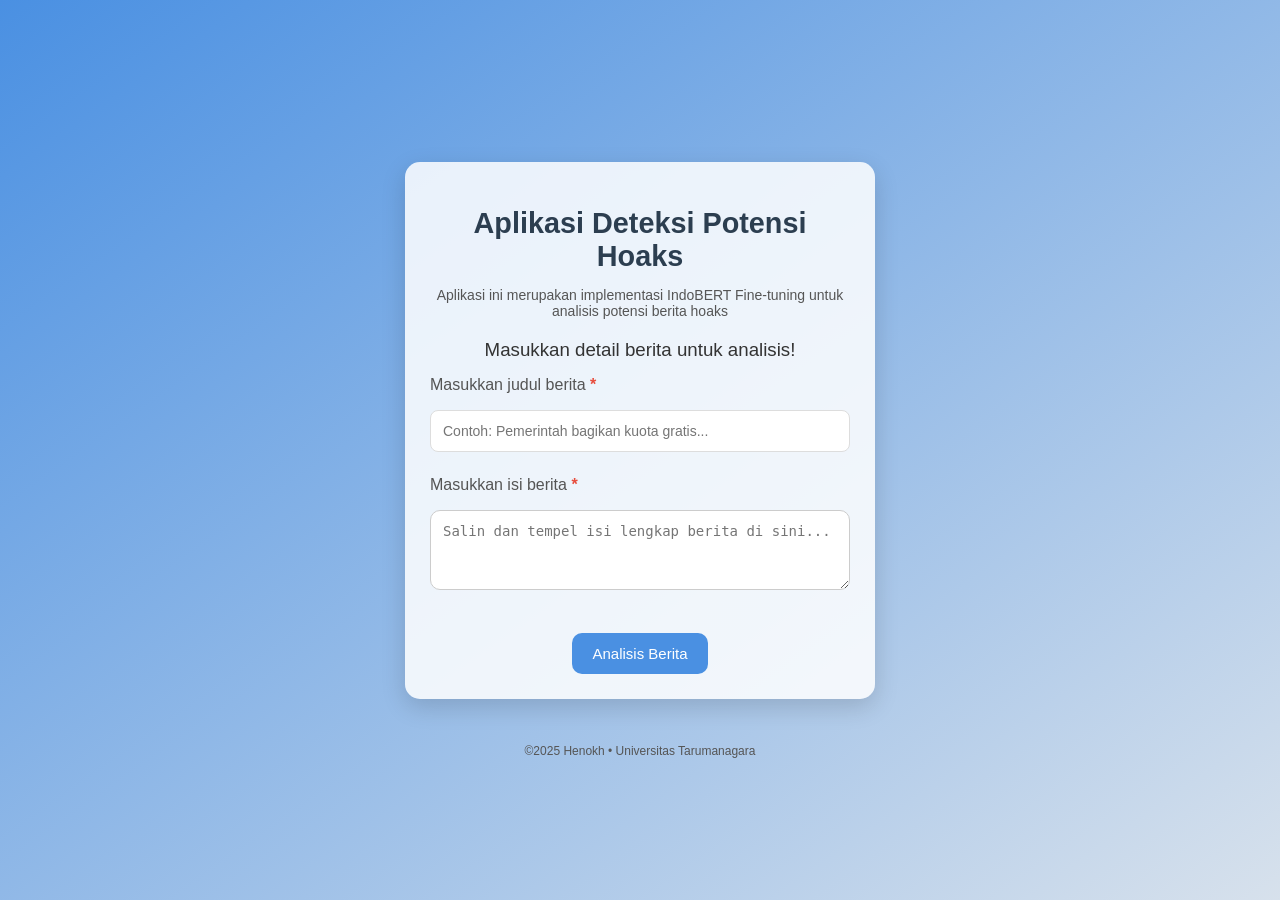
==== frontend/index.html @ 8733e59d "first commit fe" ====
<!DOCTYPE html>
<html lang="id">
  <head>
    <meta charset="UTF-8" />
    <meta name="viewport" content="width=device-width, initial-scale=1.0" />
    <title>Aplikasi Deteksi Potensi Hoaks</title>
    <link rel="stylesheet" href="style.css" />
  </head>
  <body>

    <div class="container" id="input-section">
      <h1>Aplikasi Deteksi Potensi Hoaks</h1>
      <p class="subtitle">
        Aplikasi ini merupakan implementasi IndoBERT Fine-tuning untuk analisis
        potensi berita hoaks
      </p>
      <h3>Masukkan detail berita untuk analisis!</h3>


      <div class="form-group">
        <label for="judul">Masukkan judul berita <span class="required">*</span></label>
        <input
          type="text"
          id="judul"
          placeholder="Contoh: Pemerintah bagikan kuota gratis..."
        />
      </div>

      <div class="form-group">
        <label for="isi">Masukkan isi berita <span class="required">*</span></label>
        <textarea
          id="isi"
          placeholder="Salin dan tempel isi lengkap berita di sini..."
        ></textarea>
      </div>

      <button onclick="cekHoax()">Analisis Berita</button>
    </div>

    <div id="hasil-section" style="display: none"></div>
    
    <div id="loading">
      <div class="loader"></div>
      <p>Analisis berita sedang diproses...</p>
    </div>

    <!--pop up error-->
    <div id="errorModal" class="modal-overlay">
      <div class="modal-content">
        <div class="modal-icon">
          <svg
            xmlns="http://www.w3.org/2000/svg"
            width="48"
            height="48"
            viewBox="0 0 24 24"
            fill="none"
            stroke="currentColor"
            stroke-width="2"
            stroke-linecap="round"
            stroke-linejoin="round">
            <circle cx="12" cy="12" r="10"></circle>
            <line x1="12" y1="8" x2="12" y2="12"></line>
            <line x1="12" y1="16" x2="12.01" y2="16"></line>
          </svg>
        </div>
        <h3>Terjadi Kesalahan</h3>
        <p id="modalErrorMessage"></p>
        <button class="modal-button" onclick="sembunyikanModalError()">
          Close
        </button>
      </div>
    </div>

    <footer>©2025 Henokh • Universitas Tarumanagara</footer>

    <script src="script.js"></script>
  </body>
</html>
---- frontend/style.css ----
body {
  margin: 0;
  font-family: "Segoe UI", Tahoma, Geneva, Verdana, sans-serif;
  background: linear-gradient(to bottom right, #4a90e2, #d7e1ec);
  min-height: 100vh;
  display: flex;
  flex-direction: column;
  justify-content: center;
  align-items: center;
}

.container {
  background: rgba(255, 255, 255, 0.85);
  padding: 25px;
  border-radius: 15px;
  box-shadow: 0 8px 25px rgba(0,0,0,0.15);
  text-align: center;
  max-width: 420px;  
  width: 90%;         
  margin: 20px auto; 
}

h1 {
  margin-bottom: 10px;
  color: #2c3e50;
  font-size: 1.8rem;
}

.subtitle {
  font-size: 14px;
  color: #555;
  margin-bottom: 20px;
}

h3 {
  margin-bottom: 15px;
  font-weight: normal;
  color: #333;
}
/* Style untuk grup form agar rapi */
.form-group {
  width: 100%;
  margin-bottom: 1rem;
  text-align: left;
}

.form-group label {
  display: block;
  margin-bottom: 0.5rem;
  font-weight: 500;
  color: #555;
}

.required {
  color: #e74c3c; /* Warna merah */
  font-weight: bold;
}

input[type="text"],
textarea {
  width: 100%;
  padding: 12px;
  border: 1px solid #ddd;
  border-radius: 8px;
  box-sizing: border-box;
}

input, textarea {
  width: 100%;
  padding: 12px;
  margin: 8px 0;
  border: 1px solid #ccc;
  border-radius: 10px;
  font-size: 14px;
  box-sizing: border-box;
}

textarea {
  min-height: 80px;
  resize: vertical;
}

button {
  margin-top: 15px;
  background: #4a90e2;
  color: white;
  border: none;
  padding: 12px 20px;
  border-radius: 10px;
  font-size: 15px;
  cursor: pointer;
  transition: 0.3s;
}

button:hover {
  background: #357ab8;
}

#hasil-section {
  display: none;
  justify-content: center;
  align-items: center;
  flex-direction: column;
  width: 100%;
  padding: 10px;
}

.hasil-card {
  background: rgba(255,255,255,0.95);
  padding: 25px;
  border-radius: 12px;
  box-shadow: 0 4px 12px rgba(0,0,0,0.15);
  text-align: center;
  width: 90%;          
  max-width: 380px;     
  margin: 20px auto;    
}

.hasil-card h4 {
  margin: 5px 0;
  color: #2c3e50;
}

.kategori {
  font-weight: bold;
  margin-top: 10px;
}


.saran {
  margin-top: 15px;
  font-size: 14px;
  padding: 12px;
  border-radius: 8px;
  background: #f8f9fa;
  color: #2c3e50;
  line-height: 1.5em;
  text-align: left;
}

#loading {
  position: fixed;
  top: 0; left: 0;
  width: 100%; height: 100%;
  background: rgba(255, 255, 255, 0.6);
  backdrop-filter: blur(6px);
  display: none;
  align-items: center;
  justify-content: center;
  flex-direction: column;
  z-index: 9999;
}

.loader {
  border: 8px solid #f3f3f3;
  border-top: 8px solid #4a90e2;
  border-radius: 50%;
  width: 60px;
  height: 60px;
  animation: spin 1s linear infinite;
  margin-bottom: 15px;
}

@keyframes spin {
  0% { transform: rotate(0deg); }
  100% { transform: rotate(360deg); }
}

#loading p {
  font-size: 16px;
  color: #2c3e50;
  font-weight: bold;
}

.modal-overlay {
  position: fixed;
  top: 0;
  left: 0;
  width: 100%;
  height: 100%;
  background-color: rgba(0, 0, 0, 0.6);
  display: flex;
  justify-content: center;
  align-items: center;
  z-index: 1000;
  opacity: 0;
  visibility: hidden;
  transition: opacity 0.3s ease, visibility 0.3s ease;
}

.modal-overlay.visible {
  opacity: 1;
  visibility: visible;
  transition: opacity 0.3s ease;
}

.modal-content {
  background-color: #fff;
  padding: 2rem;
  border-radius: 8px;
  max-width: 400px;
  width: 90%;
  text-align: center;
  position: relative;
  box-shadow: 0 4px 15px rgba(0,0,0,0.2);
  transform: scale(0.9);
  transition: transform 0.3s ease;
}

.modal-content {
  transform: scale(1);
  transition: opacity 0.3s ease;
}

.modal-icon {
  margin-bottom: 1rem;
}

.modal-icon svg {
  color: #e74c3c;
}

.modal-content h3 {
  margin-top: 0;
  margin-bottom: 0.5rem;
  color: #333;
  font-size: 1.25rem;
}

.modal-content p {
  margin-top: 0;
  margin-bottom: 1.5rem;
  line-height: 1.5;
  color: #666;
}

.modal-button {
  background-color: #e74c3c;
  color: #fff;
  border: none;
  padding: 12px 24px;
  border-radius: 8px;
  cursor: pointer;
  font-weight: bold;
  transition: background-color 0.2s ease;
  width: 100%;
}

.modal-button:hover {
  background-color: #c0392b;
}

footer {
  margin-top: 25px;
  font-size: 12px;
  color: #555;
  text-align: center;
}

@media (max-width: 600px) {
  body {
    padding: 5px;
  }
  
  .container {
    max-width: 350px;
    padding: 20px;
  }

  h1 {
    font-size: 1.4rem;
  }

  .subtitle {
    font-size: 0.85rem;
  }

  .hasil-card {
    padding: 15px;
    width: 95%;       
    max-width: 320px; 
  }

  canvas {
    width: 140px !important;
    height: 140px !important;
  }

  button {
    width: 100%;
  }
}
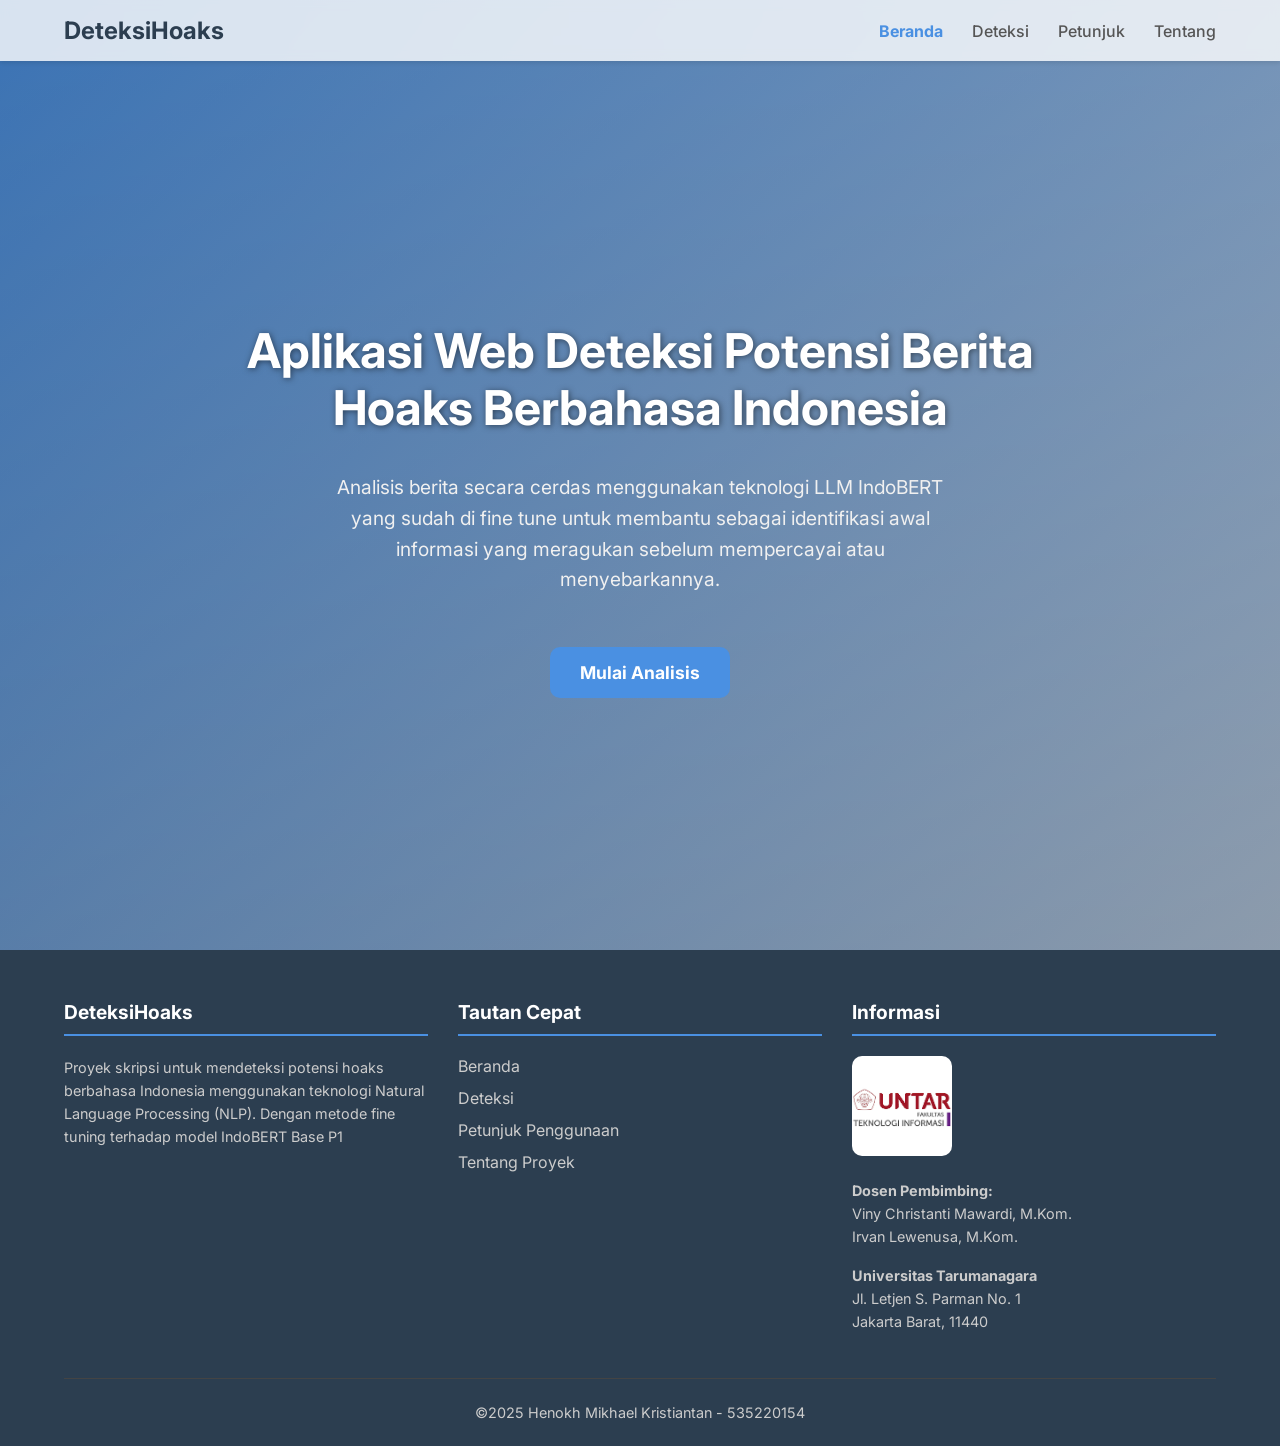
==== commit de6e0582: "frontend update" ====
--- a/frontend/index.html
+++ b/frontend/index.html
@@ -1,78 +1,78 @@
 <!DOCTYPE html>
 <html lang="id">
-  <head>
+<head>
     <meta charset="UTF-8" />
     <meta name="viewport" content="width=device-width, initial-scale=1.0" />
-    <title>Aplikasi Deteksi Potensi Hoaks</title>
-    <link rel="stylesheet" href="style.css" />
-  </head>
-  <body>
-
-    <div class="container" id="input-section">
-      <h1>Aplikasi Deteksi Potensi Hoaks</h1>
-      <p class="subtitle">
-        Aplikasi ini merupakan implementasi IndoBERT Fine-tuning untuk analisis
-        potensi berita hoaks
-      </p>
-      <h3>Masukkan detail berita untuk analisis!</h3>
-
-
-      <div class="form-group">
-        <label for="judul">Masukkan judul berita <span class="required">*</span></label>
-        <input
-          type="text"
-          id="judul"
-          placeholder="Contoh: Pemerintah bagikan kuota gratis..."
-        />
-      </div>
-
-      <div class="form-group">
-        <label for="isi">Masukkan isi berita <span class="required">*</span></label>
-        <textarea
-          id="isi"
-          placeholder="Salin dan tempel isi lengkap berita di sini..."
-        ></textarea>
-      </div>
-
-      <button onclick="cekHoax()">Analisis Berita</button>
-    </div>
-
-    <div id="hasil-section" style="display: none"></div>
-    
-    <div id="loading">
-      <div class="loader"></div>
-      <p>Analisis berita sedang diproses...</p>
-    </div>
-
-    <!--pop up error-->
-    <div id="errorModal" class="modal-overlay">
-      <div class="modal-content">
-        <div class="modal-icon">
-          <svg
-            xmlns="http://www.w3.org/2000/svg"
-            width="48"
-            height="48"
-            viewBox="0 0 24 24"
-            fill="none"
-            stroke="currentColor"
-            stroke-width="2"
-            stroke-linecap="round"
-            stroke-linejoin="round">
-            <circle cx="12" cy="12" r="10"></circle>
-            <line x1="12" y1="8" x2="12" y2="12"></line>
-            <line x1="12" y1="16" x2="12.01" y2="16"></line>
-          </svg>
+    <title>Beranda - Aplikasi Deteksi Potensi Hoaks</title>
+    <link rel="preconnect" href="https://fonts.googleapis.com">
+    <link rel="preconnect" href="https://fonts.gstatic.com" crossorigin>
+    <link href="https://fonts.googleapis.com/css2?family=Inter:wght@400;500;700&display=swap" rel="stylesheet">
+    <link rel="stylesheet" href="assets/css/style.css" />
+</head>
+<body>
+    <header>
+      <nav class="navbar">
+        <a href="index.html" class="nav-brand">DeteksiHoaks</a>
+        <button class="hamburger-menu" id="hamburger-menu">
+            <span class="bar"></span>
+            <span class="bar"></span>
+            <span class="bar"></span>
+        </button>
+        <div class="nav-links" id="nav-links">
+            <a href="index.html" class="active">Beranda</a>
+            <a href="deteksi.html">Deteksi</a>
+            <a href="petunjuk.html">Petunjuk</a> 
+            <a href="tentang.html">Tentang</a>
         </div>
-        <h3>Terjadi Kesalahan</h3>
-        <p id="modalErrorMessage"></p>
-        <button class="modal-button" onclick="sembunyikanModalError()">
-          Close
-        </button>
-      </div>
-    </div>
-
-    <footer>©2025 Henokh • Universitas Tarumanagara</footer>
-
-    <script src="script.js"></script>
-  </body>
-</html>
+      </nav>
+    </header>
+    <main>
+        <section class="hero-section">
+            <h1>Aplikasi Web Deteksi Potensi Berita Hoaks Berbahasa Indonesia</h1>
+            <p>
+                Analisis berita secara cerdas menggunakan teknologi LLM IndoBERT yang sudah di fine tune untuk membantu
+                sebagai identifikasi awal informasi yang meragukan sebelum mempercayai atau menyebarkannya.
+            </p>
+            <a href="deteksi.html" class="button-utama">Mulai Analisis</a>
+        </section>
+    </main>
+    <footer>
+        <div class="footer-container"> 
+            <div class="footer-column">
+                <h3>DeteksiHoaks</h3>
+                <p>
+                    Proyek skripsi untuk mendeteksi potensi hoaks berbahasa Indonesia
+                    menggunakan teknologi Natural Language Processing (NLP). Dengan metode fine tuning terhadap model IndoBERT Base P1
+                </p>
+            </div>
+            <div class="footer-column">
+                <h3>Tautan Cepat</h3>
+                <ul>
+                    <li><a href="index.html">Beranda</a></li>
+                    <li><a href="deteksi.html">Deteksi</a></li>
+                    <li><a href="petunjuk.html">Petunjuk Penggunaan</a></li>
+                    <li><a href="tentang.html">Tentang Proyek</a></li>
+                </ul>
+            </div>
+            <div class="footer-column">
+                <h3>Informasi</h3>
+                <img src="assets/images/logo-fti.png" alt="Logo FTI Untar" class="footer-logo">
+                <p>
+                    <strong>Dosen Pembimbing:</strong><br>
+                     Viny Christanti Mawardi, M.Kom.<br>
+                     Irvan Lewenusa, M.Kom.
+                </p>
+                <p>
+                    <strong>Universitas Tarumanagara</strong><br>
+                    Jl. Letjen S. Parman No. 1<br>
+                    Jakarta Barat, 11440
+                </p>
+            </div>
+        </div>
+        <div class="footer-bottom">
+            <p>©2025 Henokh Mikhael Kristiantan - 535220154</p>
+        </div>
+    </footer>
+    <script src="assets/js/script.js"></script>
+    </body>
+</html>
--- a/frontend/assets/css/style.css
+++ b/frontend/assets/css/style.css
@@ -0,0 +1,725 @@
+.navbar {
+  width: 100%;
+  background: rgba(255, 255, 255, 0.8);
+  backdrop-filter: blur(5px);
+  padding: 1rem 5%;
+  display: flex;
+  justify-content: space-between;
+  align-items: center;
+  box-shadow: 0 2px 4px rgba(0,0,0,0.1);
+  position: fixed; 
+  top: 0;
+  left: 0;
+  z-index: 1000;
+  box-sizing: border-box;
+}
+
+.nav-brand {
+  font-size: 1.5rem;
+  font-weight: bold;
+  color: #2c3e50;
+  text-decoration: none;
+}
+
+.nav-links a {
+  margin-left: 25px;
+  text-decoration: none;
+  color: #555;
+  font-weight: 500;
+  transition: color 0.3s;
+  transition: transform 0.3s ease, color 0.3s ease;
+}
+
+.nav-links a:hover {
+  color: #4a90e2;
+  transform: translateY(-3px);
+}
+
+.nav-links a.active {
+  color: #4a90e2;
+  font-weight: bold;
+}
+
+.button-utama {
+  display: inline-block;
+  margin-top: 20px;
+  background: #4a90e2;
+  color: white;
+  text-decoration: none;
+  padding: 12px 25px;
+  border-radius: 10px;
+  font-size: 16px;
+  font-weight: bold;
+  cursor: pointer;
+  transition: background-color 0.3s, transform 0.3s ease;
+}
+
+.button-utama:hover {
+  background: #357ab8;
+  transform: scale(1.05);
+}
+
+.hamburger-menu {
+  display: none; 
+  flex-direction: column;
+  justify-content: space-around;
+  width: 2rem;
+  height: 2rem;
+  background: transparent;
+  border: none;
+  cursor: pointer;
+  padding: 0;
+  z-index: 10;
+  z-index: 9999;
+}
+
+.hamburger-menu:focus {
+  outline: none;
+}
+
+.hamburger-menu .bar {
+  width: 2rem;
+  height: 0.25rem;
+  background-color: #333;
+  border-radius: 10px;
+  transition: all 0.3s linear;
+  position: relative;
+  transform-origin: 1px;
+}
+
+
+body {
+  margin: 0;
+  font-family: 'Inter', sans-serif;
+  background: 
+  linear-gradient(rgba(0, 0, 0, 0.2), rgba(0, 0, 0, 0.3)),
+  linear-gradient(to bottom right, #4a90e2, #d7e1ec);
+  min-height: 100vh;
+  padding-top: 80px; 
+  box-sizing: border-box;
+  display: flex;
+  flex-direction: column;
+}
+
+.hero-section {
+  display: flex;
+  flex-direction: column; 
+  justify-content: center; 
+  align-items: center;   
+  min-height: calc(100vh - 80px); 
+  text-align: center; 
+  padding: 0 20px;
+  box-sizing: border-box;
+}
+
+.hero-section h1 {
+  font-size: 3rem;
+  color: #ffffff; 
+  max-width: 800px; 
+  line-height: 1.2;
+  margin-bottom: 1rem;
+  text-shadow: 2px 2px 8px rgba(0, 0, 0, 0.6); 
+  animation: fadeInUp 0.8s ease-out backwards;
+  animation-delay: 0.2s;
+  text-shadow: 1px 1px 6px rgba(0, 0, 0, 0.5);
+}
+
+.hero-section p {
+  font-size: 1.2rem; 
+  color: #f0f0f0;
+  max-width: 650px;
+  margin-bottom: 2rem;
+  line-height: 1.6;
+  animation: fadeInUp 0.8s ease-out backwards;
+  animation-delay: 0.4s;
+}
+
+.button-utama {
+  font-size: 1.1rem;
+  padding: 15px 30px;
+  animation: fadeInUp 0.8s ease-out backwards;
+  animation-delay: 0.6s;
+}
+
+.container {
+  background: rgba(255, 255, 255, 0.85);
+  padding: 25px;
+  border-radius: 15px;
+  box-shadow: 0 8px 25px rgba(0,0,0,0.15);
+  text-align: center;
+  max-width: 420px;  
+  width: 90%;         
+  margin: 20px auto; 
+}
+
+h1 {
+  margin-bottom: 10px;
+  color: #2c3e50;
+  font-size: 1.8rem;
+}
+
+.subtitle {
+  font-size: 14px;
+  color: #555;
+  margin-bottom: 20px;
+}
+
+h3 {
+  margin-bottom: 15px;
+  font-weight: normal;
+  color: #333;
+}
+
+.form-group {
+  width: 100%;
+  margin-bottom: 1rem;
+  text-align: left;
+}
+
+.form-group label {
+  display: block;
+  margin-bottom: 0.5rem;
+  font-weight: 500;
+  color: #555;
+}
+
+.required {
+  color: #e74c3c;
+  font-weight: bold;
+}
+
+input[type="text"],
+textarea {
+  width: 100%;
+  padding: 12px;
+  border: 1px solid #ddd;
+  border-radius: 8px;
+  box-sizing: border-box;
+}
+
+input, textarea {
+  width: 100%;
+  padding: 12px;
+  margin: 8px 0;
+  border: 1px solid #ccc;
+  border-radius: 10px;
+  font-size: 14px;
+  box-sizing: border-box;
+}
+
+textarea {
+  min-height: 80px;
+  resize: vertical;
+}
+
+button {
+  margin-top: 15px;
+  background: #4a90e2;
+  color: white;
+  border: none;
+  padding: 12px 20px;
+  border-radius: 10px;
+  font-size: 15px;
+  cursor: pointer;
+  transition: 0.3s;
+}
+
+button:hover {
+  background: #357ab8;
+}
+
+#hasil-section {
+  display: none;
+  justify-content: center;
+  align-items: center;
+  flex-direction: column;
+  width: 100%;
+  padding: 10px;
+}
+
+.hasil-card {
+  background: rgba(255,255,255,0.95);
+  padding: 30px;
+  border-radius: 12px;
+  box-shadow: 0 4px 12px rgba(0,0,0,0.15);
+  
+  display: flex;         
+  flex-direction: row;  
+  gap: 30px;             
+  text-align: left;      
+  max-width: 900px;     
+  width: 90%;
+}
+
+.hasil-card h4 {
+  margin: 5px 0;
+  color: #2c3e50;
+}
+
+.hasil-kiri {
+  flex: 2; 
+  align-self: center;
+  display: flex;
+  flex-direction: column;
+}
+
+.hasil-kanan {
+  flex: 1;
+  text-align: center;
+  border-left: 1px solid #eee; 
+  padding-left: 30px;
+  min-width: 200px; 
+}
+
+.isi-berita-desktop {
+  font-size: 14px;
+  color: #555;
+  text-align: justify;
+  max-height: 300px;
+  overflow-y: auto;
+  padding-right: 10px;
+  margin-bottom: 15px;
+  border: 1px solid #f0f0f0;
+  padding: 10px;
+  border-radius: 8px;
+}
+
+.hasil-kiri .saran {
+  margin-top: auto; 
+}
+
+.hasil-kiri .button-utama-hasil,
+.hasil-kiri .button-sekunder-hasil {
+  width: auto;
+  align-self: center;
+  margin-top: 20px;
+  padding: 12px 20px;
+  font-weight: 600;
+}
+
+.hasil-kanan .button-sekunder-hasil {
+  background: #6c757d;
+  border: none;
+  color: white;
+  width: 100%; 
+  margin-top: 20px; 
+  padding: 12px 20px;
+  font-weight: 600;
+  border-radius: 10px;
+  cursor: pointer;
+}
+
+.hasil-kanan .button-sekunder-hasil:hover {
+  background:#ff5050;
+}
+
+
+.hasil-tombol-grup {
+  display: flex;
+  justify-content: center;
+  gap: 15px; 
+  margin-top: auto;
+}
+
+.kategori {
+  font-weight: bold;
+  margin-top: 10px;
+}
+
+.saran {
+  margin-top: 15px;
+  font-size: 14px;
+  padding: 12px;
+  border-radius: 8px;
+  background: #f8f9fa;
+  color: #2c3e50;
+  line-height: 1.5em;
+  text-align: left;
+}
+
+#loading {
+  position: fixed;
+  top: 0; left: 0;
+  width: 100%; height: 100%;
+  background: rgba(255, 255, 255, 0.6);
+  backdrop-filter: blur(6px);
+  display: none;
+  align-items: center;
+  justify-content: center;
+  flex-direction: column;
+  z-index: 9999;
+}
+
+.loader {
+  border: 8px solid #f3f3f3;
+  border-top: 8px solid #4a90e2;
+  border-radius: 50%;
+  width: 60px;
+  height: 60px;
+  animation: spin 1s linear infinite;
+  margin-bottom: 15px;
+}
+
+@keyframes spin {
+  0% { transform: rotate(0deg); }
+  100% { transform: rotate(360deg); }
+}
+
+#loading p {
+  font-size: 16px;
+  color: #2c3e50;
+  font-weight: bold;
+}
+
+.modal-overlay {
+  position: fixed;
+  top: 0;
+  left: 0;
+  width: 100%;
+  height: 100%;
+  background-color: rgba(0, 0, 0, 0.6);
+  display: flex;
+  justify-content: center;
+  align-items: center;
+  z-index: 1000;
+  opacity: 0;
+  visibility: hidden;
+  transition: opacity 0.3s ease, visibility 0.3s ease;
+}
+
+.modal-overlay.visible {
+  opacity: 1;
+  visibility: visible;
+  transition: opacity 0.3s ease;
+}
+
+.modal-content {
+  background-color: #fff;
+  padding: 2rem;
+  border-radius: 8px;
+  max-width: 400px;
+  width: 90%;
+  text-align: center;
+  position: relative;
+  box-shadow: 0 4px 15px rgba(0,0,0,0.2);
+  transform: scale(0.9);
+  transition: transform 0.3s ease;
+}
+
+.modal-content {
+  transform: scale(1);
+  transition: opacity 0.3s ease;
+}
+
+.modal-icon {
+  margin-bottom: 1rem;
+}
+
+.modal-icon svg {
+  color: #e74c3c;
+}
+
+.modal-content h3 {
+  margin-top: 0;
+  margin-bottom: 0.5rem;
+  color: #333;
+  font-size: 1.25rem;
+}
+
+.modal-content p {
+  margin-top: 0;
+  margin-bottom: 1.5rem;
+  line-height: 1.5;
+  color: #666;
+}
+
+.modal-button {
+  background-color: #e74c3c;
+  color: #fff;
+  border: none;
+  padding: 12px 24px;
+  border-radius: 8px;
+  cursor: pointer;
+  font-weight: bold;
+  transition: background-color 0.2s ease;
+  width: 100%;
+}
+
+.modal-button:hover {
+  background-color: #c0392b;
+}
+
+footer {
+  background-color: #2c3e50;
+  color: #ccc; 
+  padding: 50px 5% 0; 
+  margin-top: 50px;
+  box-sizing: border-box;
+}
+
+.footer-container {
+  display: flex;
+  justify-content: space-between;
+  gap: 30px; 
+  max-width: 1200px;
+  margin: 0 auto;
+}
+
+.footer-column {
+  flex: 1;
+  min-width: 250px;
+}
+
+.footer-column h3 {
+  font-size: 1.2rem;
+  font-weight: 700;
+  color: #ffffff;
+  margin-top: 0;
+  margin-bottom: 20px;
+  border-bottom: 2px solid #4a90e2;
+  padding-bottom: 10px;
+}
+
+.footer-column p {
+  font-size: 0.9rem;
+  line-height: 1.6;
+  margin-bottom: 15px;
+}
+
+.footer-column ul {
+  list-style: none;
+  padding: 0;
+  margin: 0;
+}
+
+.footer-column li {
+  margin-bottom: 12px;
+}
+
+.footer-column li a {
+  text-decoration: none;
+  color: #ccc;
+  transition: all 0.3s ease;
+}
+
+.footer-column li a:hover {
+  color: #4a90e2; 
+  padding-left: 5px;
+}
+
+.footer-bottom {
+  text-align: center;
+  padding: 25px 0;
+  margin-top: 30px;
+  border-top: 1px solid #444;
+}
+
+.footer-bottom p {
+  margin: 0;
+  font-size: 0.9rem;
+  color: #ccc;
+  text-shadow: none;
+}
+
+.detection-wrapper {
+  min-height: calc(100vh - 80px); 
+  display: flex;
+  flex-direction: column;
+  justify-content: center;
+  align-items: center;
+  padding: 20px; 
+  box-sizing: border-box;
+  animation: fadeInUp 0.8s ease-out backwards;
+}
+
+.hero-section,
+.detection-wrapper,
+.content-wrapper {
+    flex-grow: 1;
+    display: flex;
+    flex-direction: column;
+    justify-content: center;
+    align-items: center;
+}
+
+.footer-logo {
+  max-width: 100px; 
+  height: auto;    
+  margin-bottom: 5px;
+  border-radius: 10px;
+}
+
+@media (max-width: 600px) {
+  .navbar {
+    padding: 1rem 1.5rem;
+    justify-content: space-between;
+  }
+  
+  .hamburger-menu {
+    display: flex; 
+  }
+
+  .nav-links {
+    position: absolute;
+    top: 0;
+    right: 0;
+    height: 100vh; 
+    width: 250px;  
+    background-color: #f8f9fa; 
+    box-shadow: -4px 0 10px rgba(0,0,0,0.1);
+    
+    display: flex;
+    flex-direction: column;
+    align-items: center;
+    justify-content: center;
+    
+    transform: translateX(100%); 
+    transition: transform 0.3s ease-in-out;
+  }
+
+  .nav-links.active {
+    transform: translateX(0); 
+  }
+
+  .nav-links a {
+    margin: 1.5rem 0;
+    font-size: 1.2rem;
+    color: #333;
+  }
+
+  body {
+    padding-top: 70px; 
+  }
+  
+  .hero-section h1 {
+    font-size: 2rem; 
+  }
+
+  .hero-section p {
+    font-size: 1rem;
+    line-height: 1.5;
+   }
+
+  .button-utama {
+    padding: 12px 24px;
+    font-size: 1rem;
+  }
+
+  .detection-wrapper {
+    justify-content: flex-start; 
+    padding: 80px 40px 0px 20px;
+  }
+
+  .container, .hasil-card {
+    width: 100%;           
+    max-width: 420px;          
+    margin: 0;
+  } 
+
+  .container h1 {
+    font-size: 1.5rem;
+  }
+
+  .subtitle {
+    font-size: 0.9rem;
+  }
+
+  .container button {
+    width: 100%;
+    padding: 14px;
+  }
+
+  .container, .hasil-card {
+    margin-top: 100px;
+    padding: 15px;
+    width: 95%;
+    max-width: 350px; 
+    margin: 0 auto;
+  }
+
+  button {
+    width: 100%;
+  }
+
+  body {
+    padding: 5px;
+  }
+  
+  .container {
+    max-width: 350px;
+    padding: 20px;
+  }
+
+  h1 {
+    font-size: 1.4rem;
+  }
+
+  .subtitle {
+    font-size: 0.85rem;
+  }
+
+  .hasil-card {
+    flex-direction: column; 
+    text-align: center;   
+    max-width: 350px;
+    width: 95%;
+    gap: 15px;
+  }
+  
+  .hasil-kanan {
+    border-left: none;
+    padding-left: 0;
+  }
+  
+  .isi-berita-desktop {
+    max-height: 150px;
+    font-size: 13px;
+    text-align: justify;
+  }
+  
+  .hasil-kiri button {
+    width: 100%; 
+  }
+
+  canvas {
+    width: 140px !important;
+    height: 140px !important;
+  }
+
+  button {
+    width: 100%;
+  }
+
+  .modal-content {
+    width: 80%; 
+    padding: 1.5rem; 
+  }
+
+  .modal-content h3 {
+    font-size: 1.1rem;
+  }
+
+  .modal-content p {
+    font-size: 0.9rem;
+    margin-bottom: 1rem;
+  }
+
+  .footer-container {
+    flex-direction: column; 
+    gap: 30px;
+  }
+
+  footer {
+    padding: 40px 20px 0;
+  }
+}
+
+@keyframes fadeInUp {
+  from {
+    opacity: 0;
+    transform: translateY(20px);
+  } to {
+    opacity: 1;
+    transform: translateY(0);
+  }
+}
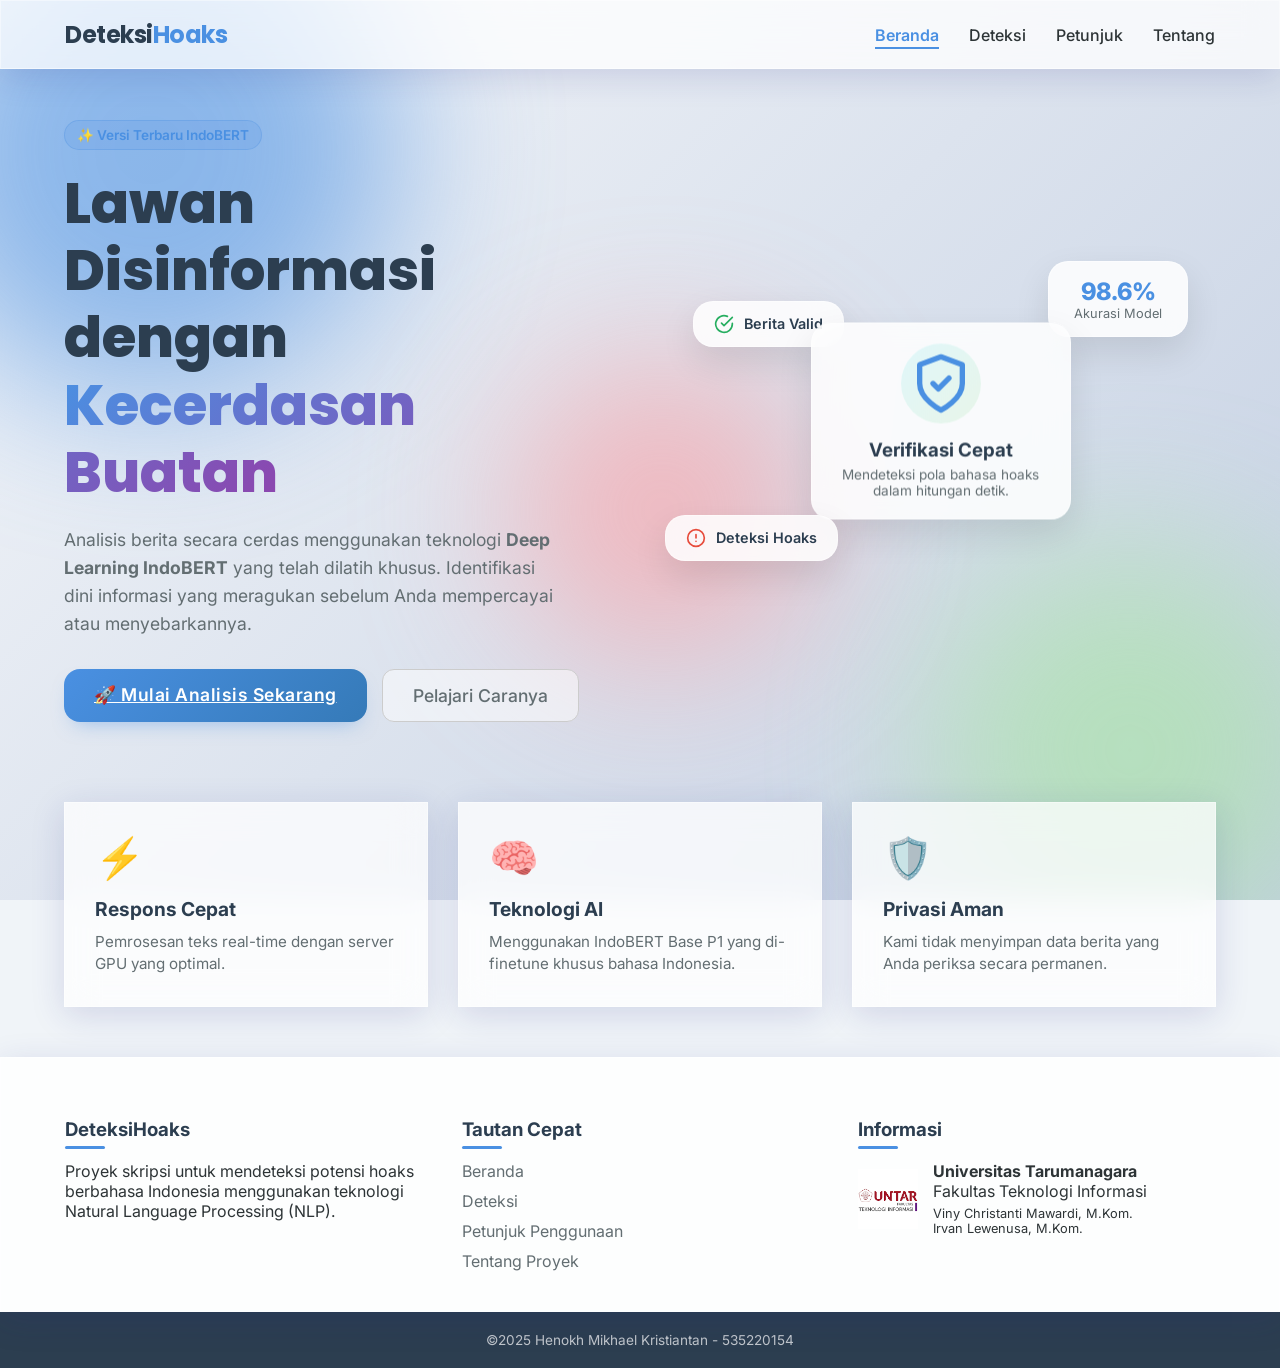
==== commit 6b5a5cdb: "update ui" ====
--- a/frontend/index.html
+++ b/frontend/index.html
@@ -4,19 +4,26 @@
     <meta charset="UTF-8" />
     <meta name="viewport" content="width=device-width, initial-scale=1.0" />
     <title>Beranda - Aplikasi Deteksi Potensi Hoaks</title>
+    
     <link rel="preconnect" href="https://fonts.googleapis.com">
     <link rel="preconnect" href="https://fonts.gstatic.com" crossorigin>
-    <link href="https://fonts.googleapis.com/css2?family=Inter:wght@400;500;700&display=swap" rel="stylesheet">
+    <link href="https://fonts.googleapis.com/css2?family=Inter:wght@300;400;500;600&family=Poppins:wght@500;600;700;800&display=swap" rel="stylesheet">
+    
     <link rel="stylesheet" href="assets/css/style.css" />
 </head>
 <body>
+
+    <div class="background-ornaments">
+        <div class="blob blob-1"></div>
+        <div class="blob blob-2"></div>
+        <div class="blob blob-3"></div>
+    </div>
+
     <header>
-      <nav class="navbar">
-        <a href="index.html" class="nav-brand">DeteksiHoaks</a>
+      <nav class="navbar glass-panel">
+        <a href="index.html" class="nav-brand">Deteksi<span class="highlight">Hoaks</span></a>
         <button class="hamburger-menu" id="hamburger-menu">
-            <span class="bar"></span>
-            <span class="bar"></span>
-            <span class="bar"></span>
+            <span class="bar"></span><span class="bar"></span><span class="bar"></span>
         </button>
         <div class="nav-links" id="nav-links">
             <a href="index.html" class="active">Beranda</a>
@@ -26,23 +33,78 @@
         </div>
       </nav>
     </header>
-    <main>
-        <section class="hero-section">
-            <h1>Aplikasi Web Deteksi Potensi Berita Hoaks Berbahasa Indonesia</h1>
-            <p>
-                Analisis berita secara cerdas menggunakan teknologi LLM IndoBERT yang sudah di fine tune untuk membantu
-                sebagai identifikasi awal informasi yang meragukan sebelum mempercayai atau menyebarkannya.
-            </p>
-            <a href="deteksi.html" class="button-utama">Mulai Analisis</a>
+
+    <main class="home-wrapper">
+        <section class="hero-container">
+            
+            <div class="hero-text">
+                <div class="badge-new">✨ Versi Terbaru IndoBERT</div>
+                <h1>Lawan Disinformasi dengan <span class="text-gradient">Kecerdasan Buatan</span></h1>
+                <p>
+                    Analisis berita secara cerdas menggunakan teknologi <strong>Deep Learning IndoBERT</strong> yang telah dilatih khusus. Identifikasi dini informasi yang meragukan sebelum Anda mempercayai atau menyebarkannya.
+                </p>
+                <div class="hero-buttons">
+                    <a href="deteksi.html" class="btn-primary-glass large">🚀 Mulai Analisis Sekarang</a>
+                    <a href="petunjuk.html" class="btn-secondary-glass large">Pelajari Caranya</a>
+                </div>
+            </div>
+
+            <div class="hero-visual">
+                <div class="glass-card visual-card main-visual">
+                    <div class="icon-wrapper">
+                        <svg xmlns="http://www.w3.org/2000/svg" width="64" height="64" viewBox="0 0 24 24" fill="none" stroke="currentColor" stroke-width="2" stroke-linecap="round" stroke-linejoin="round"><path d="M12 22s8-4 8-10V5l-8-3-8 3v7c0 6 8 10 8 10z"></path><path d="m9 12 2 2 4-4"></path></svg>
+                    </div>
+                    <h3>Verifikasi Cepat</h3>
+                    <p>Mendeteksi pola bahasa hoaks dalam hitungan detik.</p>
+                </div>
+
+                <div class="glass-card visual-card float-1">
+                    <div class="stat-number">98.6%</div>
+                    <div class="stat-label">Akurasi Model</div>
+                </div>
+
+                <div class="glass-card visual-card float-2">
+                    <div class="row-icon">
+                        <svg xmlns="http://www.w3.org/2000/svg" width="20" height="20" viewBox="0 0 24 24" fill="none" stroke="#e74c3c" stroke-width="2" stroke-linecap="round" stroke-linejoin="round"><circle cx="12" cy="12" r="10"></circle><line x1="12" y1="8" x2="12" y2="12"></line><line x1="12" y1="16" x2="12.01" y2="16"></line></svg>
+                        <span>Deteksi Hoaks</span>
+                    </div>
+                </div>
+
+                <div class="glass-card visual-card float-3">
+                    <div class="row-icon">
+                        <svg xmlns="http://www.w3.org/2000/svg" width="20" height="20" viewBox="0 0 24 24" fill="none" stroke="#27ae60" stroke-width="2" stroke-linecap="round" stroke-linejoin="round"><path d="M22 11.08V12a10 10 0 1 1-5.93-9.14"></path><polyline points="22 4 12 14.01 9 11.01"></polyline></svg>
+                        <span>Berita Valid</span>
+                    </div>
+                </div>
+            </div>
+        </section>
+
+        <section class="features-grid">
+            <div class="glass-card feature-item">
+                <div class="feature-icon">⚡</div>
+                <h3>Respons Cepat</h3>
+                <p>Pemrosesan teks real-time dengan server GPU yang optimal.</p>
+            </div>
+            <div class="glass-card feature-item">
+                <div class="feature-icon">🧠</div>
+                <h3>Teknologi AI</h3>
+                <p>Menggunakan IndoBERT Base P1 yang di-finetune khusus bahasa Indonesia.</p>
+            </div>
+            <div class="glass-card feature-item">
+                <div class="feature-icon">🛡️</div>
+                <h3>Privasi Aman</h3>
+                <p>Kami tidak menyimpan data berita yang Anda periksa secara permanen.</p>
+            </div>
         </section>
     </main>
+
     <footer>
-        <div class="footer-container"> 
+        <div class="footer-container glass-panel-footer"> 
             <div class="footer-column">
-                <h3>DeteksiHoaks</h3>
+                <h3>Deteksi<span class="highlight">Hoaks</span></h3>
                 <p>
                     Proyek skripsi untuk mendeteksi potensi hoaks berbahasa Indonesia
-                    menggunakan teknologi Natural Language Processing (NLP). Dengan metode fine tuning terhadap model IndoBERT Base P1
+                    menggunakan teknologi Natural Language Processing (NLP).
                 </p>
             </div>
             <div class="footer-column">
@@ -56,23 +118,20 @@
             </div>
             <div class="footer-column">
                 <h3>Informasi</h3>
-                <img src="assets/images/logo-fti.png" alt="Logo FTI Untar" class="footer-logo">
-                <p>
-                    <strong>Dosen Pembimbing:</strong><br>
-                     Viny Christanti Mawardi, M.Kom.<br>
-                     Irvan Lewenusa, M.Kom.
-                </p>
-                <p>
-                    <strong>Universitas Tarumanagara</strong><br>
-                    Jl. Letjen S. Parman No. 1<br>
-                    Jakarta Barat, 11440
-                </p>
+                <div class="uni-info">
+                    <img src="assets/images/logo-fti.png" alt="Logo FTI Untar" class="footer-logo">
+                    <div>
+                        <p><strong>Universitas Tarumanagara</strong><br>Fakultas Teknologi Informasi</p>
+                        <p style="font-size: 0.8rem; margin-top: 5px;">Viny Christanti Mawardi, M.Kom.<br>Irvan Lewenusa, M.Kom.</p>
+                    </div>
+                </div>
             </div>
         </div>
         <div class="footer-bottom">
             <p>©2025 Henokh Mikhael Kristiantan - 535220154</p>
         </div>
     </footer>
+
     <script src="assets/js/script.js"></script>
-    </body>
+</body>
 </html>
--- a/frontend/assets/css/style.css
+++ b/frontend/assets/css/style.css
@@ -1,725 +1,885 @@
+/* --- RESET & VARIABLES --- */
+:root {
+    --primary-blue: #4a90e2;
+    --dark-blue: #2c3e50;
+    --glass-bg: rgba(255, 255, 255, 0.65);
+    --glass-border: rgba(255, 255, 255, 0.4);
+    --glass-shadow: 0 8px 32px 0 rgba(31, 38, 135, 0.15);
+    --text-main: #2d3436;
+    --text-muted: #636e72;
+}
+
+* {
+    margin: 0;
+    padding: 0;
+    box-sizing: border-box;
+}
+
+body {
+    font-family: 'Inter', sans-serif;
+    background: #f0f4f8;
+    color: var(--text-main);
+    min-height: 100vh;
+    overflow-x: hidden;
+    position: relative;
+}
+
+/* --- BACKGROUND ORNAMENTS (The "Blob" Animation) --- */
+.background-ornaments {
+    position: fixed;
+    top: 0;
+    left: 0;
+    width: 100vw;
+    height: 100vh;
+    z-index: -1;
+    overflow: hidden;
+    background: linear-gradient(135deg, #f5f7fa 0%, #c3cfe2 100%);
+}
+
+.blob {
+    position: absolute;
+    border-radius: 50%;
+    filter: blur(80px);
+    opacity: 0.6;
+    animation: floatBlob 10s infinite alternate;
+}
+
+.blob-1 {
+    width: 500px;
+    height: 500px;
+    background: #4a90e2;
+    top: -100px;
+    left: -100px;
+}
+
+.blob-2 {
+    width: 400px;
+    height: 400px;
+    background: #a8e6a3; /* Greenish tint for validity hint */
+    bottom: -50px;
+    right: -50px;
+    animation-delay: -5s;
+}
+
+.blob-3 {
+    width: 300px;
+    height: 300px;
+    background: #ff9a9e; /* Reddish tint */
+    top: 40%;
+    left: 40%;
+    animation-duration: 15s;
+}
+
+@keyframes floatBlob {
+    0% { transform: translate(0, 0) scale(1); }
+    100% { transform: translate(30px, 50px) scale(1.1); }
+}
+
+/* --- GLASS UTILITIES --- */
+.glass-panel, .glass-card, .glass-card-modal, .glass-panel-footer {
+    background: rgba(255, 255, 255, 0.75);
+    backdrop-filter: blur(16px);
+    -webkit-backdrop-filter: blur(16px);
+    border: 1px solid var(--glass-border);
+    box-shadow: var(--glass-shadow);
+}
+
+/* --- NAVBAR --- */
 .navbar {
-  width: 100%;
-  background: rgba(255, 255, 255, 0.8);
-  backdrop-filter: blur(5px);
-  padding: 1rem 5%;
-  display: flex;
-  justify-content: space-between;
-  align-items: center;
-  box-shadow: 0 2px 4px rgba(0,0,0,0.1);
-  position: fixed; 
-  top: 0;
-  left: 0;
-  z-index: 1000;
-  box-sizing: border-box;
+    width: 100%;
+    padding: 1rem 5%;
+    display: flex;
+    justify-content: space-between;
+    align-items: center;
+    position: fixed;
+    top: 0;
+    z-index: 1000;
+    border-bottom: 1px solid rgba(255,255,255,0.5);
 }
 
 .nav-brand {
-  font-size: 1.5rem;
-  font-weight: bold;
-  color: #2c3e50;
-  text-decoration: none;
+    font-family: 'Poppins', sans-serif;
+    font-size: 1.5rem;
+    font-weight: 700;
+    color: var(--dark-blue);
+    text-decoration: none;
+    letter-spacing: -0.5px;
+}
+
+.nav-brand .highlight {
+    color: var(--primary-blue);
+}
+
+.nav-links {
+    display: flex;
+    gap: 30px;
 }
 
 .nav-links a {
-  margin-left: 25px;
-  text-decoration: none;
-  color: #555;
-  font-weight: 500;
-  transition: color 0.3s;
-  transition: transform 0.3s ease, color 0.3s ease;
-}
-
-.nav-links a:hover {
-  color: #4a90e2;
-  transform: translateY(-3px);
+    text-decoration: none;
+    color: var(--text-main);
+    font-weight: 500;
+    position: relative;
+    transition: color 0.3s;
+}
+
+.nav-links a::after {
+    content: '';
+    position: absolute;
+    width: 0;
+    height: 2px;
+    bottom: -4px;
+    left: 0;
+    background-color: var(--primary-blue);
+    transition: width 0.3s;
+}
+
+.nav-links a:hover::after, .nav-links a.active::after {
+    width: 100%;
 }
 
 .nav-links a.active {
-  color: #4a90e2;
-  font-weight: bold;
-}
-
-.button-utama {
-  display: inline-block;
-  margin-top: 20px;
-  background: #4a90e2;
-  color: white;
-  text-decoration: none;
-  padding: 12px 25px;
-  border-radius: 10px;
-  font-size: 16px;
-  font-weight: bold;
-  cursor: pointer;
-  transition: background-color 0.3s, transform 0.3s ease;
-}
-
-.button-utama:hover {
-  background: #357ab8;
-  transform: scale(1.05);
-}
-
+    color: var(--primary-blue);
+    font-weight: 600;
+}
+
+/* --- MAIN LAYOUT --- */
+.detection-wrapper {
+    min-height: 100vh;
+    padding-top: 100px; /* Space for fixed navbar */
+    padding-bottom: 50px;
+    display: flex;
+    flex-direction: column;
+    align-items: center;
+    justify-content: center;
+}
+
+/* --- GLASS CARD (INPUT & RESULT) --- */
+.container, .hasil-card {
+    width: 90%;
+    max-width: 700px; /* Slightly wider */
+    padding: 40px;
+    border-radius: 24px; /* Rounded corners */
+    animation: slideUp 0.6s ease-out;
+    margin: 0 auto;
+}
+
+@keyframes slideUp {
+    from { transform: translateY(30px); opacity: 0; }
+    to { transform: translateY(0); opacity: 1; }
+}
+
+.card-header {
+    text-align: center;
+    margin-bottom: 30px;
+}
+
+.card-header h1 {
+    font-family: 'Poppins', sans-serif;
+    font-weight: 700;
+    font-size: 2rem;
+    color: var(--dark-blue);
+    margin-bottom: 10px;
+}
+
+.subtitle {
+    color: var(--text-muted);
+    font-size: 0.95rem;
+}
+
+.action-bar-right {
+    text-align: right;
+    margin-bottom: 15px;
+}
+
+.btn-link-trigger {
+    background: rgba(74, 144, 226, 0.1);
+    color: var(--primary-blue);
+    border: none;
+    padding: 8px 16px;
+    border-radius: 50px;
+    font-size: 0.85rem;
+    font-weight: 600;
+    cursor: pointer;
+    transition: all 0.3s ease;
+}
+
+.btn-link-trigger:hover {
+    background: var(--primary-blue);
+    color: white;
+    transform: translateY(-2px);
+    box-shadow: 0 4px 10px rgba(74, 144, 226, 0.3);
+}
+
+/* --- FORMS --- */
+.form-group {
+    margin-bottom: 20px;
+}
+
+.form-group label {
+    display: block;
+    margin-bottom: 8px;
+    font-weight: 600;
+    font-size: 0.9rem;
+    color: var(--dark-blue);
+    margin-left: 5px;
+}
+
+input[type="text"], textarea {
+    width: 100%;
+    padding: 15px 20px;
+    border: 1px solid rgba(255,255,255,0.6);
+    background: rgba(255, 255, 255, 0.5); /* Semi-transparent input */
+    border-radius: 16px;
+    font-family: 'Inter', sans-serif;
+    font-size: 1rem;
+    color: var(--dark-blue);
+    transition: all 0.3s ease;
+    outline: none;
+    box-shadow: inset 0 2px 4px rgba(0,0,0,0.02);
+}
+
+input[type="text"]:focus, textarea:focus {
+    background: rgba(255, 255, 255, 0.9);
+    border-color: var(--primary-blue);
+    box-shadow: 0 0 0 4px rgba(74, 144, 226, 0.1);
+}
+
+textarea {
+    min-height: 150px;
+    resize: vertical;
+}
+
+/* --- BUTTONS --- */
+.btn-primary-glass {
+    width: 100%;
+    padding: 16px;
+    border-radius: 16px;
+    border: none;
+    background: linear-gradient(135deg, #4a90e2 0%, #357ab8 100%);
+    color: white;
+    font-size: 1rem;
+    font-weight: 600;
+    cursor: pointer;
+    box-shadow: 0 10px 20px -10px rgba(74, 144, 226, 0.5);
+    transition: all 0.3s ease;
+    letter-spacing: 0.5px;
+}
+
+.btn-primary-glass:hover {
+    transform: translateY(-3px);
+    box-shadow: 0 15px 25px -10px rgba(74, 144, 226, 0.7);
+    filter: brightness(1.1);
+}
+
+.btn-secondary-glass {
+    padding: 12px 24px;
+    border-radius: 12px;
+    border: 1px solid #ccc;
+    background: rgba(255,255,255,0.5);
+    color: var(--text-muted);
+    font-weight: 500;
+    cursor: pointer;
+    transition: all 0.3s;
+}
+
+.btn-secondary-glass:hover {
+    background: #fff;
+    color: var(--dark-blue);
+}
+
+/* --- RESULT SECTION --- */
+#hasil-section {
+    width: 100%;
+    display: flex;
+    justify-content: center;
+}
+
+.hasil-card {
+    display: flex;
+    flex-direction: row;
+    gap: 40px;
+    max-width: 900px;
+    align-items: flex-start;
+}
+
+.hasil-kiri {
+    flex: 2;
+}
+
+.hasil-kiri h4 {
+    font-size: 1.4rem;
+    color: var(--dark-blue);
+    margin-bottom: 15px;
+    font-weight: 700;
+    line-height: 1.3;
+}
+
+.isi-berita-desktop {
+    background: rgba(255,255,255,0.4);
+    padding: 20px;
+    border-radius: 16px;
+    max-height: 300px;
+    overflow-y: auto;
+    font-size: 0.95rem;
+    color: #4a4a4a;
+    line-height: 1.7;
+    border: 1px solid rgba(255,255,255,0.5);
+}
+
+.saran {
+    margin-top: 20px;
+    padding: 15px;
+    border-radius: 12px;
+    font-size: 0.9rem;
+    display: flex;
+    align-items: center;
+    gap: 10px;
+}
+
+.saran::before {
+    content: '💡';
+    font-size: 1.2rem;
+}
+
+.hasil-kanan {
+    flex: 1;
+    display: flex;
+    flex-direction: column;
+    align-items: center;
+    background: rgba(255,255,255,0.3);
+    padding: 25px;
+    border-radius: 20px;
+    border: 1px solid rgba(255,255,255,0.4);
+}
+
+.kategori {
+    font-size: 1.2rem;
+    font-weight: 800;
+    margin: 5px 0 20px 0;
+}
+
+.button-sekunder-hasil {
+    background: rgba(255,255,255,0.2);
+    border: 1px solid var(--primary-blue);
+    color: var(--primary-blue);
+    margin-top: 15px;
+    width: 100%;
+    padding: 10px;
+    border-radius: 10px;
+    font-weight: 600;
+    cursor: pointer;
+    transition: all 0.3s;
+}
+
+.button-sekunder-hasil:hover {
+    background: var(--primary-blue);
+    color: white;
+}
+
+/* --- LOADING & MODALS --- */
+#loading {
+    display: none;
+    position: fixed;
+    top: 0; left: 0;
+    width: 100%; height: 100%;
+    background: rgba(255, 255, 255, 0.4);
+    backdrop-filter: blur(8px);
+    z-index: 2000;
+    justify-content: center;
+    align-items: center;
+}
+
+.glass-loader {
+    background: rgba(255,255,255,0.9);
+    padding: 30px;
+    border-radius: 20px;
+    box-shadow: 0 10px 30px rgba(0,0,0,0.1);
+    text-align: center;
+}
+
+.spinner {
+    width: 50px;
+    height: 50px;
+    border: 4px solid rgba(74, 144, 226, 0.1);
+    border-left-color: var(--primary-blue);
+    border-radius: 50%;
+    animation: spin 1s linear infinite;
+    margin: 0 auto 15px auto;
+}
+
+.modal-overlay {
+    opacity: 0;
+    visibility: hidden;
+    position: fixed;
+    top: 0; left: 0;
+    width: 100%; height: 100%;
+    background: rgba(0,0,0,0.4);
+    backdrop-filter: blur(4px);
+    display: flex;
+    justify-content: center;
+    align-items: center;
+    z-index: 2000;
+    transition: all 0.3s;
+}
+
+.modal-overlay.visible {
+    opacity: 1;
+    visibility: visible;
+}
+
+.glass-card-modal {
+    width: 90%;
+    max-width: 450px;
+    padding: 30px;
+    border-radius: 24px;
+    text-align: center;
+    transform: scale(0.9);
+    transition: transform 0.3s cubic-bezier(0.34, 1.56, 0.64, 1);
+    background: #fff; /* Ensure readable modal */
+}
+
+.modal-overlay.visible .glass-card-modal {
+    transform: scale(1);
+}
+
+.modal-icon svg {
+    color: #e74c3c;
+    width: 60px;
+    height: 60px;
+    margin-bottom: 10px;
+}
+
+.modal-actions {
+    display: flex;
+    justify-content: flex-end;
+    gap: 10px;
+    margin-top: 20px;
+}
+
+/* --- FOOTER --- */
+footer {
+    margin-top: auto;
+    width: 100%;
+}
+
+.glass-panel-footer {
+    border-top: 1px solid rgba(255,255,255,0.5);
+    background: rgba(255, 255, 255, 0.85); /* More opaque for readability */
+    padding: 60px 5% 30px 5%;
+    display: flex;
+    flex-wrap: wrap;
+    justify-content: space-between;
+    gap: 40px;
+}
+
+.footer-column {
+    flex: 1;
+    min-width: 250px;
+}
+
+.footer-column h3 {
+    color: var(--dark-blue);
+    margin-bottom: 20px;
+    position: relative;
+    display: inline-block;
+}
+
+.footer-column h3::after {
+    content: '';
+    position: absolute;
+    left: 0;
+    bottom: -8px;
+    width: 40px;
+    height: 3px;
+    background: var(--primary-blue);
+    border-radius: 2px;
+}
+
+.footer-column ul {
+    list-style: none;
+}
+
+.footer-column ul li {
+    margin-bottom: 10px;
+}
+
+.footer-column a {
+    text-decoration: none;
+    color: var(--text-muted);
+    transition: 0.3s;
+}
+
+.footer-column a:hover {
+    color: var(--primary-blue);
+    padding-left: 5px;
+}
+
+.uni-info {
+    display: flex;
+    align-items: center;
+    gap: 15px;
+}
+
+.footer-logo {
+    width: 60px;
+}
+
+.footer-bottom {
+    background: #2c3e50;
+    color: rgba(255,255,255,0.7);
+    text-align: center;
+    padding: 20px;
+    font-size: 0.85rem;
+}
+
+/* --- HAMBURGER --- */
 .hamburger-menu {
-  display: none; 
-  flex-direction: column;
-  justify-content: space-around;
-  width: 2rem;
-  height: 2rem;
-  background: transparent;
-  border: none;
-  cursor: pointer;
-  padding: 0;
-  z-index: 10;
-  z-index: 9999;
-}
-
-.hamburger-menu:focus {
-  outline: none;
+    display: none;
+    background: none;
+    border: none;
+    cursor: pointer;
 }
 
 .hamburger-menu .bar {
-  width: 2rem;
-  height: 0.25rem;
-  background-color: #333;
-  border-radius: 10px;
-  transition: all 0.3s linear;
-  position: relative;
-  transform-origin: 1px;
-}
-
-
-body {
-  margin: 0;
-  font-family: 'Inter', sans-serif;
-  background: 
-  linear-gradient(rgba(0, 0, 0, 0.2), rgba(0, 0, 0, 0.3)),
-  linear-gradient(to bottom right, #4a90e2, #d7e1ec);
-  min-height: 100vh;
-  padding-top: 80px; 
-  box-sizing: border-box;
-  display: flex;
-  flex-direction: column;
-}
-
-.hero-section {
-  display: flex;
-  flex-direction: column; 
-  justify-content: center; 
-  align-items: center;   
-  min-height: calc(100vh - 80px); 
-  text-align: center; 
-  padding: 0 20px;
-  box-sizing: border-box;
-}
-
-.hero-section h1 {
-  font-size: 3rem;
-  color: #ffffff; 
-  max-width: 800px; 
-  line-height: 1.2;
-  margin-bottom: 1rem;
-  text-shadow: 2px 2px 8px rgba(0, 0, 0, 0.6); 
-  animation: fadeInUp 0.8s ease-out backwards;
-  animation-delay: 0.2s;
-  text-shadow: 1px 1px 6px rgba(0, 0, 0, 0.5);
-}
-
-.hero-section p {
-  font-size: 1.2rem; 
-  color: #f0f0f0;
-  max-width: 650px;
-  margin-bottom: 2rem;
-  line-height: 1.6;
-  animation: fadeInUp 0.8s ease-out backwards;
-  animation-delay: 0.4s;
-}
-
-.button-utama {
-  font-size: 1.1rem;
-  padding: 15px 30px;
-  animation: fadeInUp 0.8s ease-out backwards;
-  animation-delay: 0.6s;
-}
-
-.container {
-  background: rgba(255, 255, 255, 0.85);
-  padding: 25px;
-  border-radius: 15px;
-  box-shadow: 0 8px 25px rgba(0,0,0,0.15);
-  text-align: center;
-  max-width: 420px;  
-  width: 90%;         
-  margin: 20px auto; 
-}
-
-h1 {
-  margin-bottom: 10px;
-  color: #2c3e50;
-  font-size: 1.8rem;
-}
-
-.subtitle {
-  font-size: 14px;
-  color: #555;
-  margin-bottom: 20px;
-}
-
-h3 {
-  margin-bottom: 15px;
-  font-weight: normal;
-  color: #333;
-}
-
-.form-group {
-  width: 100%;
-  margin-bottom: 1rem;
-  text-align: left;
-}
-
-.form-group label {
-  display: block;
-  margin-bottom: 0.5rem;
-  font-weight: 500;
-  color: #555;
-}
-
-.required {
-  color: #e74c3c;
-  font-weight: bold;
-}
-
-input[type="text"],
-textarea {
-  width: 100%;
-  padding: 12px;
-  border: 1px solid #ddd;
-  border-radius: 8px;
-  box-sizing: border-box;
-}
-
-input, textarea {
-  width: 100%;
-  padding: 12px;
-  margin: 8px 0;
-  border: 1px solid #ccc;
-  border-radius: 10px;
-  font-size: 14px;
-  box-sizing: border-box;
-}
-
-textarea {
-  min-height: 80px;
-  resize: vertical;
-}
-
-button {
-  margin-top: 15px;
-  background: #4a90e2;
-  color: white;
-  border: none;
-  padding: 12px 20px;
-  border-radius: 10px;
-  font-size: 15px;
-  cursor: pointer;
-  transition: 0.3s;
-}
-
-button:hover {
-  background: #357ab8;
-}
-
-#hasil-section {
-  display: none;
-  justify-content: center;
-  align-items: center;
-  flex-direction: column;
-  width: 100%;
-  padding: 10px;
-}
-
-.hasil-card {
-  background: rgba(255,255,255,0.95);
-  padding: 30px;
-  border-radius: 12px;
-  box-shadow: 0 4px 12px rgba(0,0,0,0.15);
-  
-  display: flex;         
-  flex-direction: row;  
-  gap: 30px;             
-  text-align: left;      
-  max-width: 900px;     
-  width: 90%;
-}
-
-.hasil-card h4 {
-  margin: 5px 0;
-  color: #2c3e50;
-}
-
-.hasil-kiri {
-  flex: 2; 
-  align-self: center;
-  display: flex;
-  flex-direction: column;
-}
-
-.hasil-kanan {
-  flex: 1;
-  text-align: center;
-  border-left: 1px solid #eee; 
-  padding-left: 30px;
-  min-width: 200px; 
-}
-
-.isi-berita-desktop {
-  font-size: 14px;
-  color: #555;
-  text-align: justify;
-  max-height: 300px;
-  overflow-y: auto;
-  padding-right: 10px;
-  margin-bottom: 15px;
-  border: 1px solid #f0f0f0;
-  padding: 10px;
-  border-radius: 8px;
-}
-
-.hasil-kiri .saran {
-  margin-top: auto; 
-}
-
-.hasil-kiri .button-utama-hasil,
-.hasil-kiri .button-sekunder-hasil {
-  width: auto;
-  align-self: center;
-  margin-top: 20px;
-  padding: 12px 20px;
-  font-weight: 600;
-}
-
-.hasil-kanan .button-sekunder-hasil {
-  background: #6c757d;
-  border: none;
-  color: white;
-  width: 100%; 
-  margin-top: 20px; 
-  padding: 12px 20px;
-  font-weight: 600;
-  border-radius: 10px;
-  cursor: pointer;
-}
-
-.hasil-kanan .button-sekunder-hasil:hover {
-  background:#ff5050;
-}
-
-
-.hasil-tombol-grup {
-  display: flex;
-  justify-content: center;
-  gap: 15px; 
-  margin-top: auto;
-}
-
-.kategori {
-  font-weight: bold;
-  margin-top: 10px;
-}
-
-.saran {
-  margin-top: 15px;
-  font-size: 14px;
-  padding: 12px;
-  border-radius: 8px;
-  background: #f8f9fa;
-  color: #2c3e50;
-  line-height: 1.5em;
-  text-align: left;
-}
-
-#loading {
-  position: fixed;
-  top: 0; left: 0;
-  width: 100%; height: 100%;
-  background: rgba(255, 255, 255, 0.6);
-  backdrop-filter: blur(6px);
-  display: none;
-  align-items: center;
-  justify-content: center;
-  flex-direction: column;
-  z-index: 9999;
-}
-
-.loader {
-  border: 8px solid #f3f3f3;
-  border-top: 8px solid #4a90e2;
-  border-radius: 50%;
-  width: 60px;
-  height: 60px;
-  animation: spin 1s linear infinite;
-  margin-bottom: 15px;
-}
-
-@keyframes spin {
-  0% { transform: rotate(0deg); }
-  100% { transform: rotate(360deg); }
-}
-
-#loading p {
-  font-size: 16px;
-  color: #2c3e50;
-  font-weight: bold;
-}
-
-.modal-overlay {
-  position: fixed;
-  top: 0;
-  left: 0;
-  width: 100%;
-  height: 100%;
-  background-color: rgba(0, 0, 0, 0.6);
-  display: flex;
-  justify-content: center;
-  align-items: center;
-  z-index: 1000;
-  opacity: 0;
-  visibility: hidden;
-  transition: opacity 0.3s ease, visibility 0.3s ease;
-}
-
-.modal-overlay.visible {
-  opacity: 1;
-  visibility: visible;
-  transition: opacity 0.3s ease;
-}
-
-.modal-content {
-  background-color: #fff;
-  padding: 2rem;
-  border-radius: 8px;
-  max-width: 400px;
-  width: 90%;
-  text-align: center;
-  position: relative;
-  box-shadow: 0 4px 15px rgba(0,0,0,0.2);
-  transform: scale(0.9);
-  transition: transform 0.3s ease;
-}
-
-.modal-content {
-  transform: scale(1);
-  transition: opacity 0.3s ease;
-}
-
-.modal-icon {
-  margin-bottom: 1rem;
-}
-
-.modal-icon svg {
-  color: #e74c3c;
-}
-
-.modal-content h3 {
-  margin-top: 0;
-  margin-bottom: 0.5rem;
-  color: #333;
-  font-size: 1.25rem;
-}
-
-.modal-content p {
-  margin-top: 0;
-  margin-bottom: 1.5rem;
-  line-height: 1.5;
-  color: #666;
-}
-
-.modal-button {
-  background-color: #e74c3c;
-  color: #fff;
-  border: none;
-  padding: 12px 24px;
-  border-radius: 8px;
-  cursor: pointer;
-  font-weight: bold;
-  transition: background-color 0.2s ease;
-  width: 100%;
-}
-
-.modal-button:hover {
-  background-color: #c0392b;
-}
-
-footer {
-  background-color: #2c3e50;
-  color: #ccc; 
-  padding: 50px 5% 0; 
-  margin-top: 50px;
-  box-sizing: border-box;
-}
-
-.footer-container {
-  display: flex;
-  justify-content: space-between;
-  gap: 30px; 
-  max-width: 1200px;
-  margin: 0 auto;
-}
-
-.footer-column {
-  flex: 1;
-  min-width: 250px;
-}
-
-.footer-column h3 {
-  font-size: 1.2rem;
-  font-weight: 700;
-  color: #ffffff;
-  margin-top: 0;
-  margin-bottom: 20px;
-  border-bottom: 2px solid #4a90e2;
-  padding-bottom: 10px;
-}
-
-.footer-column p {
-  font-size: 0.9rem;
-  line-height: 1.6;
-  margin-bottom: 15px;
-}
-
-.footer-column ul {
-  list-style: none;
-  padding: 0;
-  margin: 0;
-}
-
-.footer-column li {
-  margin-bottom: 12px;
-}
-
-.footer-column li a {
-  text-decoration: none;
-  color: #ccc;
-  transition: all 0.3s ease;
-}
-
-.footer-column li a:hover {
-  color: #4a90e2; 
-  padding-left: 5px;
-}
-
-.footer-bottom {
-  text-align: center;
-  padding: 25px 0;
-  margin-top: 30px;
-  border-top: 1px solid #444;
-}
-
-.footer-bottom p {
-  margin: 0;
-  font-size: 0.9rem;
-  color: #ccc;
-  text-shadow: none;
-}
-
-.detection-wrapper {
-  min-height: calc(100vh - 80px); 
-  display: flex;
-  flex-direction: column;
-  justify-content: center;
-  align-items: center;
-  padding: 20px; 
-  box-sizing: border-box;
-  animation: fadeInUp 0.8s ease-out backwards;
-}
-
-.hero-section,
-.detection-wrapper,
-.content-wrapper {
-    flex-grow: 1;
+    display: block;
+    width: 25px;
+    height: 3px;
+    background-color: var(--dark-blue);
+    margin: 5px 0;
+    border-radius: 3px;
+    transition: 0.3s;
+}
+
+/* --- PDF EXPORT OVERRIDES (CRITICAL) --- */
+/* Saat mode export PDF, hilangkan efek transparan agar teks terbaca jelas di kertas */
+body.pdf-export-active .glass-card.export-mode {
+    background: #ffffff !important;
+    box-shadow: none !important;
+    border: 1px solid #ddd !important;
+    border-radius: 0 !important;
+    backdrop-filter: none !important;
+}
+
+body.pdf-export-active .background-ornaments {
+    display: none !important;
+}
+
+/* --- RESPONSIVE --- */
+@media (max-width: 768px) {
+    .hamburger-menu {
+        display: block;
+        z-index: 1001;
+    }
+
+    .nav-links {
+        position: fixed;
+        top: 0; right: 0;
+        height: 100vh;
+        width: 280px;
+        background: rgba(255, 255, 255, 0.95);
+        backdrop-filter: blur(20px);
+        flex-direction: column;
+        align-items: center;
+        justify-content: center;
+        transform: translateX(100%);
+        transition: 0.4s ease-in-out;
+        box-shadow: -10px 0 30px rgba(0,0,0,0.1);
+    }
+
+    .nav-links.active {
+        transform: translateX(0);
+    }
+
+    .hasil-card {
+        flex-direction: column;
+        padding: 25px;
+    }
+
+    .hasil-kanan {
+        width: 100%;
+        border: none;
+        border-top: 1px solid rgba(255,255,255,0.5);
+        padding-top: 20px;
+    }
+
+    .glass-card {
+        padding: 25px;
+    }
+}
+
+/* --- HOME PAGE SPECIFIC STYLES --- */
+
+.home-wrapper {
+    min-height: 100vh;
+    padding-top: 120px;
+    padding-bottom: 50px;
+    width: 90%;
+    max-width: 1200px;
+    margin: 0 auto;
     display: flex;
     flex-direction: column;
+    gap: 60px;
+}
+
+/* HERO SECTION LAYOUT */
+.hero-container {
+    display: flex;
+    align-items: center;
+    justify-content: space-between;
+    gap: 50px;
+}
+
+.hero-text {
+    flex: 1;
+    animation: slideUp 0.8s ease-out;
+}
+
+.hero-visual {
+    flex: 1;
+    position: relative;
+    height: 400px;
+    display: flex;
     justify-content: center;
     align-items: center;
-}
-
-.footer-logo {
-  max-width: 100px; 
-  height: auto;    
-  margin-bottom: 5px;
-  border-radius: 10px;
+    animation: fadeIn 1.2s ease-out;
+}
+
+/* TYPOGRAPHY HERO */
+.badge-new {
+    display: inline-block;
+    background: rgba(74, 144, 226, 0.15);
+    color: var(--primary-blue);
+    padding: 6px 12px;
+    border-radius: 20px;
+    font-size: 0.85rem;
+    font-weight: 600;
+    margin-bottom: 20px;
+    border: 1px solid rgba(74, 144, 226, 0.3);
+}
+
+.hero-text h1 {
+    font-family: 'Poppins', sans-serif;
+    font-size: 3.5rem;
+    line-height: 1.2;
+    color: var(--dark-blue);
+    margin-bottom: 20px;
+    font-weight: 800;
+}
+
+.text-gradient {
+    background: linear-gradient(135deg, #4a90e2 0%, #8e44ad 100%);
+    -webkit-background-clip: text;
+    -webkit-text-fill-color: transparent;
+}
+
+.hero-text p {
+    font-size: 1.1rem;
+    color: var(--text-muted);
+    line-height: 1.6;
+    margin-bottom: 30px;
+    max-width: 90%;
+}
+
+/* HERO BUTTONS */
+.hero-buttons {
+    display: flex;
+    gap: 15px;
+}
+
+.btn-primary-glass.large {
+    width: auto;
+    padding: 15px 30px;
+    font-size: 1.1rem;
+}
+
+.btn-secondary-glass.large {
+    text-decoration: none;
+    padding: 15px 30px;
+    font-size: 1.1rem;
+    display: inline-block;
+}
+
+/* VISUAL ANIMATIONS (FLOATING CARDS) */
+.visual-card {
+    position: absolute;
+    background: rgba(255, 255, 255, 0.85);
+    padding: 20px;
+    border-radius: 20px;
+    box-shadow: 0 15px 35px rgba(0,0,0,0.1);
+}
+
+.main-visual {
+    z-index: 2;
+    width: 260px;
+    text-align: center;
+    top: 50%;
+    left: 50%;
+    transform: translate(-50%, -50%);
+}
+
+.main-visual .icon-wrapper {
+    width: 80px;
+    height: 80px;
+    background: linear-gradient(135deg, #e0f7fa 0%, #e8f5e9 100%);
+    border-radius: 50%;
+    display: flex;
+    justify-content: center;
+    align-items: center;
+    margin: 0 auto 15px auto;
+    color: var(--primary-blue);
+}
+
+.main-visual h3 {
+    margin-bottom: 5px;
+    color: var(--dark-blue);
+}
+
+.main-visual p {
+    font-size: 0.85rem;
+    color: var(--text-muted);
+}
+
+.float-1 {
+    top: 10%;
+    right: 5%;
+    z-index: 1;
+    animation: float 6s ease-in-out infinite;
+    text-align: center;
+    padding: 15px 25px;
+}
+
+.float-1 .stat-number {
+    font-size: 1.5rem;
+    font-weight: 800;
+    color: var(--primary-blue);
+}
+
+.float-1 .stat-label {
+    font-size: 0.8rem;
+    color: var(--text-muted);
+}
+
+.float-2 {
+    bottom: 15%;
+    left: 0%;
+    z-index: 3;
+    animation: float 5s ease-in-out infinite reverse;
+    padding: 12px 20px;
+}
+
+.float-3 {
+    top: 20%;
+    left: 5%;
+    z-index: 1;
+    animation: float 7s ease-in-out infinite 1s;
+    padding: 12px 20px;
+}
+
+.row-icon {
+    display: flex;
+    align-items: center;
+    gap: 10px;
+    font-weight: 600;
+    font-size: 0.9rem;
+    color: var(--dark-blue);
+}
+
+@keyframes float {
+    0% { transform: translateY(0px); }
+    50% { transform: translateY(-20px); }
+    100% { transform: translateY(0px); }
+}
+
+@keyframes fadeIn {
+    from { opacity: 0; }
+    to { opacity: 1; }
+}
+
+/* FEATURES GRID */
+.features-grid {
+    display: grid;
+    grid-template-columns: repeat(auto-fit, minmax(250px, 1fr));
+    gap: 30px;
+    margin-top: 20px;
+}
+
+.feature-item {
+    padding: 30px;
+    text-align: left;
+    transition: transform 0.3s ease;
+}
+
+.feature-item:hover {
+    transform: translateY(-10px);
+}
+
+.feature-icon {
+    font-size: 2.5rem;
+    margin-bottom: 15px;
+}
+
+.feature-item h3 {
+    font-size: 1.2rem;
+    color: var(--dark-blue);
+    margin-bottom: 10px;
+}
+
+.feature-item p {
+    font-size: 0.95rem;
+    color: var(--text-muted);
+    line-height: 1.5;
+}
+
+/* RESPONSIVE HOME */
+@media (max-width: 900px) {
+    .hero-container {
+        flex-direction: column-reverse;
+        text-align: center;
+        gap: 30px;
+    }
+
+    .hero-text h1 {
+        font-size: 2.5rem;
+    }
+
+    .hero-text p {
+        margin: 0 auto 30px auto;
+    }
+
+    .hero-buttons {
+        justify-content: center;
+    }
+
+    .hero-visual {
+        width: 100%;
+        height: 350px;
+    }
+    
+    .main-visual {
+        width: 220px;
+    }
+
+    .float-1, .float-2, .float-3 {
+        transform: scale(0.8);
+    }
 }
 
 @media (max-width: 600px) {
-  .navbar {
-    padding: 1rem 1.5rem;
-    justify-content: space-between;
-  }
-  
-  .hamburger-menu {
-    display: flex; 
-  }
-
-  .nav-links {
-    position: absolute;
-    top: 0;
-    right: 0;
-    height: 100vh; 
-    width: 250px;  
-    background-color: #f8f9fa; 
-    box-shadow: -4px 0 10px rgba(0,0,0,0.1);
-    
-    display: flex;
-    flex-direction: column;
-    align-items: center;
-    justify-content: center;
-    
-    transform: translateX(100%); 
-    transition: transform 0.3s ease-in-out;
-  }
-
-  .nav-links.active {
-    transform: translateX(0); 
-  }
-
-  .nav-links a {
-    margin: 1.5rem 0;
-    font-size: 1.2rem;
-    color: #333;
-  }
-
-  body {
-    padding-top: 70px; 
-  }
-  
-  .hero-section h1 {
-    font-size: 2rem; 
-  }
-
-  .hero-section p {
-    font-size: 1rem;
-    line-height: 1.5;
-   }
-
-  .button-utama {
-    padding: 12px 24px;
-    font-size: 1rem;
-  }
-
-  .detection-wrapper {
-    justify-content: flex-start; 
-    padding: 80px 40px 0px 20px;
-  }
-
-  .container, .hasil-card {
-    width: 100%;           
-    max-width: 420px;          
-    margin: 0;
-  } 
-
-  .container h1 {
-    font-size: 1.5rem;
-  }
-
-  .subtitle {
-    font-size: 0.9rem;
-  }
-
-  .container button {
-    width: 100%;
-    padding: 14px;
-  }
-
-  .container, .hasil-card {
-    margin-top: 100px;
-    padding: 15px;
-    width: 95%;
-    max-width: 350px; 
-    margin: 0 auto;
-  }
-
-  button {
-    width: 100%;
-  }
-
-  body {
-    padding: 5px;
-  }
-  
-  .container {
-    max-width: 350px;
-    padding: 20px;
-  }
-
-  h1 {
-    font-size: 1.4rem;
-  }
-
-  .subtitle {
-    font-size: 0.85rem;
-  }
-
-  .hasil-card {
-    flex-direction: column; 
-    text-align: center;   
-    max-width: 350px;
-    width: 95%;
-    gap: 15px;
-  }
-  
-  .hasil-kanan {
-    border-left: none;
-    padding-left: 0;
-  }
-  
-  .isi-berita-desktop {
-    max-height: 150px;
-    font-size: 13px;
-    text-align: justify;
-  }
-  
-  .hasil-kiri button {
-    width: 100%; 
-  }
-
-  canvas {
-    width: 140px !important;
-    height: 140px !important;
-  }
-
-  button {
-    width: 100%;
-  }
-
-  .modal-content {
-    width: 80%; 
-    padding: 1.5rem; 
-  }
-
-  .modal-content h3 {
-    font-size: 1.1rem;
-  }
-
-  .modal-content p {
-    font-size: 0.9rem;
-    margin-bottom: 1rem;
-  }
-
-  .footer-container {
-    flex-direction: column; 
-    gap: 30px;
-  }
-
-  footer {
-    padding: 40px 20px 0;
-  }
-}
-
-@keyframes fadeInUp {
-  from {
-    opacity: 0;
-    transform: translateY(20px);
-  } to {
-    opacity: 1;
-    transform: translateY(0);
-  }
+    .home-wrapper {
+        padding-top: 100px;
+    }
+
+    .hero-text h1 {
+        font-size: 2rem;
+    }
+
+    .hero-buttons {
+        flex-direction: column;
+    }
+
+    .btn-primary-glass.large, .btn-secondary-glass.large {
+        width: 100%;
+        text-align: center;
+    }
 }
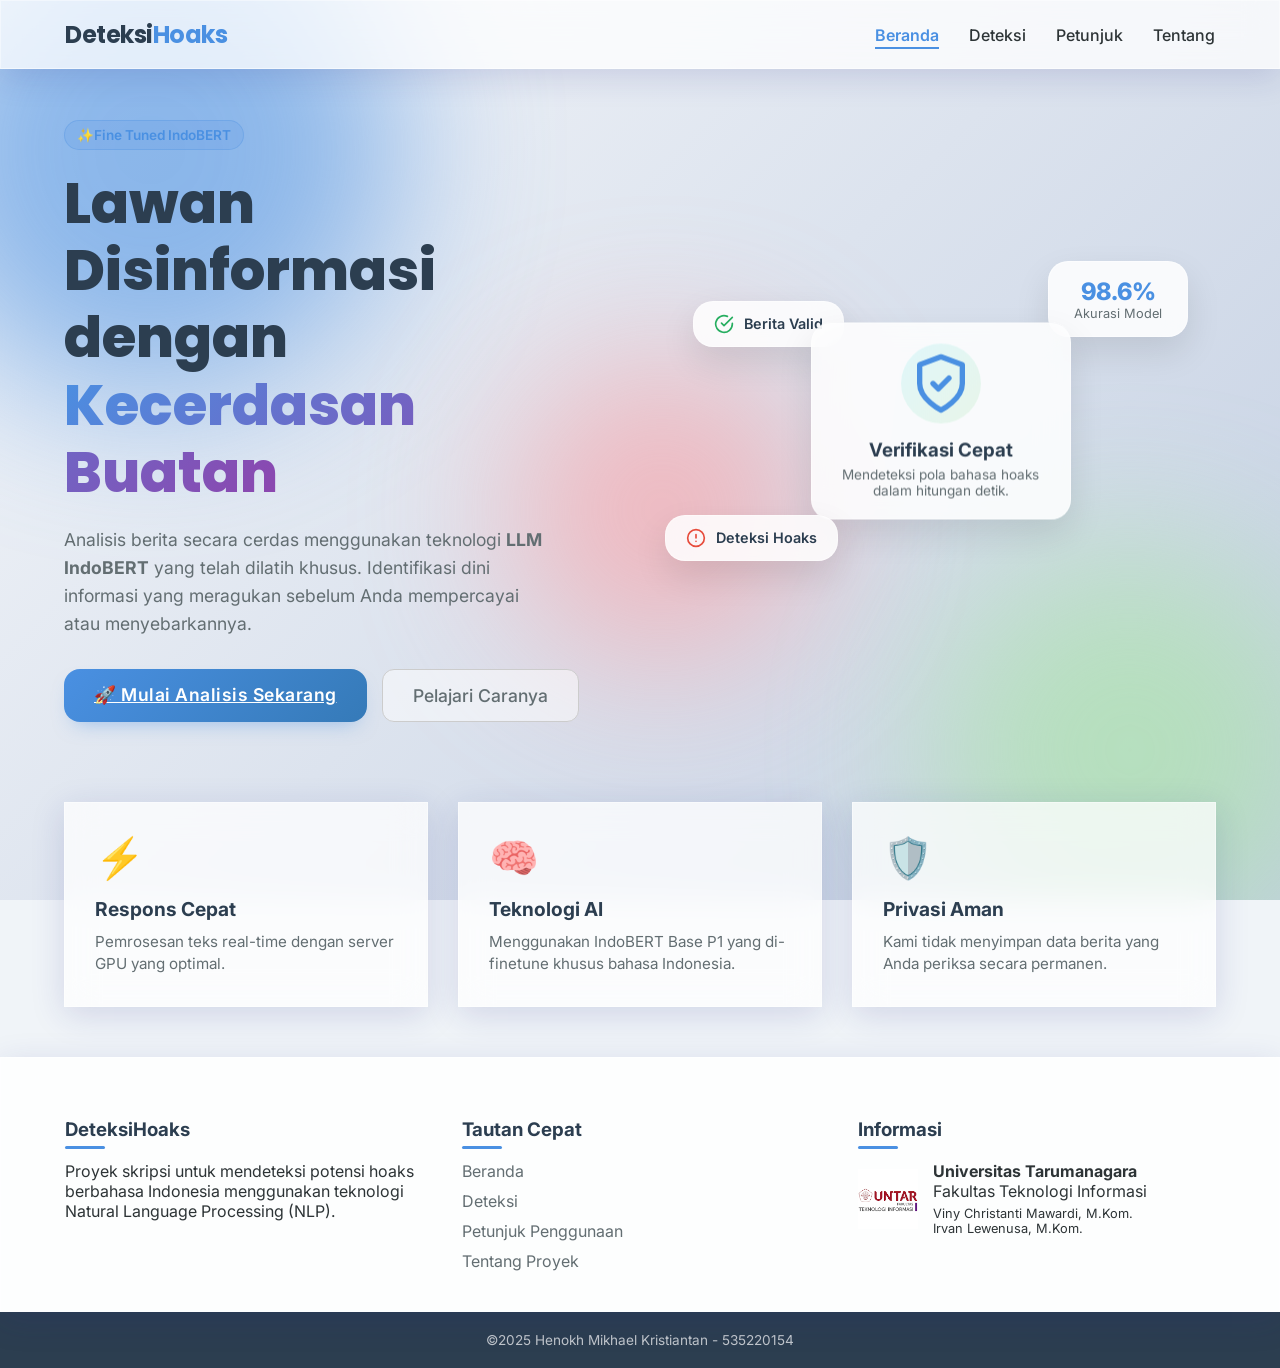
==== commit 0dab5f6a: "update UI All" ====
--- a/frontend/index.html
+++ b/frontend/index.html
@@ -10,6 +10,70 @@
     <link href="https://fonts.googleapis.com/css2?family=Inter:wght@300;400;500;600&family=Poppins:wght@500;600;700;800&display=swap" rel="stylesheet">
     
     <link rel="stylesheet" href="assets/css/style.css" />
+
+    <style>
+        @media (max-width: 900px) {
+            .hero-container {
+                flex-direction: column;
+                text-align: center;
+                gap: 40px;
+            }
+
+            .hero-text {
+                width: 100%;
+                margin-bottom: 20px;
+            }
+
+            .hero-text h1 {
+                font-size: 2rem;
+            }
+
+            .hero-buttons {
+                justify-content: center;
+                flex-wrap: wrap;
+                gap: 10px;
+            }
+
+            .hero-visual {
+                width: 100%;
+                height: auto;
+                display: flex;
+                flex-direction: column;
+                align-items: center;
+                gap: 15px;
+                margin-top: 10px;
+            }
+
+            .visual-card {
+                position: relative !important;
+                top: auto !important;
+                left: auto !important;
+                right: auto !important;
+                bottom: auto !important;
+                transform: none !important;
+                width: 100%;
+                max-width: 320px;
+                margin: 0;
+                animation: none !important;
+                box-shadow: 0 4px 15px rgba(0,0,0,0.1);
+            }
+
+            .main-visual {
+                order: 1;
+                transform: translate(0, 0) !important;
+                margin-bottom: 10px;
+            }
+
+            .float-1 { order: 2; }
+            .float-2 { order: 3; }
+            .float-3 { order: 4; }
+
+            .features-grid {
+                grid-template-columns: 1fr;
+                gap: 20px;
+            }
+        }
+    </style>
 </head>
 <body>
 
@@ -38,10 +102,10 @@
         <section class="hero-container">
             
             <div class="hero-text">
-                <div class="badge-new">✨ Versi Terbaru IndoBERT</div>
+                <div class="badge-new">✨Fine Tuned IndoBERT</div>
                 <h1>Lawan Disinformasi dengan <span class="text-gradient">Kecerdasan Buatan</span></h1>
                 <p>
-                    Analisis berita secara cerdas menggunakan teknologi <strong>Deep Learning IndoBERT</strong> yang telah dilatih khusus. Identifikasi dini informasi yang meragukan sebelum Anda mempercayai atau menyebarkannya.
+                    Analisis berita secara cerdas menggunakan teknologi <strong>LLM IndoBERT</strong> yang telah dilatih khusus. Identifikasi dini informasi yang meragukan sebelum Anda mempercayai atau menyebarkannya.
                 </p>
                 <div class="hero-buttons">
                     <a href="deteksi.html" class="btn-primary-glass large">🚀 Mulai Analisis Sekarang</a>
--- a/frontend/assets/css/style.css
+++ b/frontend/assets/css/style.css
@@ -1,4 +1,3 @@
-/* --- RESET & VARIABLES --- */
 :root {
     --primary-blue: #4a90e2;
     --dark-blue: #2c3e50;
@@ -24,7 +23,6 @@
     position: relative;
 }
 
-/* --- BACKGROUND ORNAMENTS (The "Blob" Animation) --- */
 .background-ornaments {
     position: fixed;
     top: 0;
@@ -55,7 +53,7 @@
 .blob-2 {
     width: 400px;
     height: 400px;
-    background: #a8e6a3; /* Greenish tint for validity hint */
+    background: #a8e6a3; 
     bottom: -50px;
     right: -50px;
     animation-delay: -5s;
@@ -64,7 +62,7 @@
 .blob-3 {
     width: 300px;
     height: 300px;
-    background: #ff9a9e; /* Reddish tint */
+    background: #ff9a9e;
     top: 40%;
     left: 40%;
     animation-duration: 15s;
@@ -75,7 +73,6 @@
     100% { transform: translate(30px, 50px) scale(1.1); }
 }
 
-/* --- GLASS UTILITIES --- */
 .glass-panel, .glass-card, .glass-card-modal, .glass-panel-footer {
     background: rgba(255, 255, 255, 0.75);
     backdrop-filter: blur(16px);
@@ -84,7 +81,6 @@
     box-shadow: var(--glass-shadow);
 }
 
-/* --- NAVBAR --- */
 .navbar {
     width: 100%;
     padding: 1rem 5%;
@@ -143,10 +139,229 @@
     font-weight: 600;
 }
 
-/* --- MAIN LAYOUT --- */
+.hamburger-menu {
+    display: none;
+    background: none;
+    border: none;
+    cursor: pointer;
+}
+
+.hamburger-menu .bar {
+    display: block;
+    width: 25px;
+    height: 3px;
+    background-color: var(--dark-blue);
+    margin: 5px 0;
+    border-radius: 3px;
+    transition: 0.3s;
+}
+
+.home-wrapper {
+    min-height: 100vh;
+    padding-top: 120px;
+    padding-bottom: 50px;
+    width: 90%;
+    max-width: 1200px;
+    margin: 0 auto;
+    display: flex;
+    flex-direction: column;
+    gap: 60px;
+}
+
+.hero-container {
+    display: flex;
+    align-items: center;
+    justify-content: space-between;
+    gap: 50px;
+}
+
+.hero-text {
+    flex: 1;
+    animation: slideUp 0.8s ease-out;
+}
+
+.hero-visual {
+    flex: 1;
+    position: relative;
+    height: 400px;
+    display: flex;
+    justify-content: center;
+    align-items: center;
+    animation: fadeIn 1.2s ease-out;
+}
+
+.badge-new {
+    display: inline-block;
+    background: rgba(74, 144, 226, 0.15);
+    color: var(--primary-blue);
+    padding: 6px 12px;
+    border-radius: 20px;
+    font-size: 0.85rem;
+    font-weight: 600;
+    margin-bottom: 20px;
+    border: 1px solid rgba(74, 144, 226, 0.3);
+}
+
+.hero-text h1 {
+    font-family: 'Poppins', sans-serif;
+    font-size: 3.5rem;
+    line-height: 1.2;
+    color: var(--dark-blue);
+    margin-bottom: 20px;
+    font-weight: 800;
+}
+
+.text-gradient {
+    background: linear-gradient(135deg, #4a90e2 0%, #8e44ad 100%);
+    -webkit-background-clip: text;
+    -webkit-text-fill-color: transparent;
+}
+
+.hero-text p {
+    font-size: 1.1rem;
+    color: var(--text-muted);
+    line-height: 1.6;
+    margin-bottom: 30px;
+    max-width: 90%;
+}
+
+.hero-buttons {
+    display: flex;
+    gap: 15px;
+}
+
+.visual-card {
+    position: absolute;
+    background: rgba(255, 255, 255, 0.85);
+    padding: 20px;
+    border-radius: 20px;
+    box-shadow: 0 15px 35px rgba(0,0,0,0.1);
+}
+
+.main-visual {
+    z-index: 2;
+    width: 260px;
+    text-align: center;
+    top: 50%;
+    left: 50%;
+    transform: translate(-50%, -50%);
+}
+
+.main-visual .icon-wrapper {
+    width: 80px;
+    height: 80px;
+    background: linear-gradient(135deg, #e0f7fa 0%, #e8f5e9 100%);
+    border-radius: 50%;
+    display: flex;
+    justify-content: center;
+    align-items: center;
+    margin: 0 auto 15px auto;
+    color: var(--primary-blue);
+}
+
+.main-visual h3 {
+    margin-bottom: 5px;
+    color: var(--dark-blue);
+}
+
+.main-visual p {
+    font-size: 0.85rem;
+    color: var(--text-muted);
+}
+
+.float-1 {
+    top: 10%;
+    right: 5%;
+    z-index: 1;
+    animation: float 6s ease-in-out infinite;
+    text-align: center;
+    padding: 15px 25px;
+}
+
+.float-1 .stat-number {
+    font-size: 1.5rem;
+    font-weight: 800;
+    color: var(--primary-blue);
+}
+
+.float-1 .stat-label {
+    font-size: 0.8rem;
+    color: var(--text-muted);
+}
+
+.float-2 {
+    bottom: 15%;
+    left: 0%;
+    z-index: 3;
+    animation: float 5s ease-in-out infinite reverse;
+    padding: 12px 20px;
+}
+
+.float-3 {
+    top: 20%;
+    left: 5%;
+    z-index: 1;
+    animation: float 7s ease-in-out infinite 1s;
+    padding: 12px 20px;
+}
+
+.row-icon {
+    display: flex;
+    align-items: center;
+    gap: 10px;
+    font-weight: 600;
+    font-size: 0.9rem;
+    color: var(--dark-blue);
+}
+
+@keyframes float {
+    0% { transform: translateY(0px); }
+    50% { transform: translateY(-20px); }
+    100% { transform: translateY(0px); }
+}
+
+@keyframes fadeIn {
+    from { opacity: 0; }
+    to { opacity: 1; }
+}
+
+.features-grid {
+    display: grid;
+    grid-template-columns: repeat(auto-fit, minmax(250px, 1fr));
+    gap: 30px;
+    margin-top: 20px;
+}
+
+.feature-item {
+    padding: 30px;
+    text-align: left;
+    transition: transform 0.3s ease;
+}
+
+.feature-item:hover {
+    transform: translateY(-10px);
+}
+
+.feature-icon {
+    font-size: 2.5rem;
+    margin-bottom: 15px;
+}
+
+.feature-item h3 {
+    font-size: 1.2rem;
+    color: var(--dark-blue);
+    margin-bottom: 10px;
+}
+
+.feature-item p {
+    font-size: 0.95rem;
+    color: var(--text-muted);
+    line-height: 1.5;
+}
+
 .detection-wrapper {
     min-height: 100vh;
-    padding-top: 100px; /* Space for fixed navbar */
+    padding-top: 100px; 
     padding-bottom: 50px;
     display: flex;
     flex-direction: column;
@@ -154,12 +369,11 @@
     justify-content: center;
 }
 
-/* --- GLASS CARD (INPUT & RESULT) --- */
-.container, .hasil-card {
+.container {
     width: 90%;
-    max-width: 700px; /* Slightly wider */
+    max-width: 800px;
     padding: 40px;
-    border-radius: 24px; /* Rounded corners */
+    border-radius: 24px;
     animation: slideUp 0.6s ease-out;
     margin: 0 auto;
 }
@@ -211,7 +425,6 @@
     box-shadow: 0 4px 10px rgba(74, 144, 226, 0.3);
 }
 
-/* --- FORMS --- */
 .form-group {
     margin-bottom: 20px;
 }
@@ -229,7 +442,7 @@
     width: 100%;
     padding: 15px 20px;
     border: 1px solid rgba(255,255,255,0.6);
-    background: rgba(255, 255, 255, 0.5); /* Semi-transparent input */
+    background: rgba(255, 255, 255, 0.5); 
     border-radius: 16px;
     font-family: 'Inter', sans-serif;
     font-size: 1rem;
@@ -246,11 +459,10 @@
 }
 
 textarea {
-    min-height: 150px;
+    min-height: 200px;
     resize: vertical;
 }
 
-/* --- BUTTONS --- */
 .btn-primary-glass {
     width: 100%;
     padding: 16px;
@@ -266,6 +478,12 @@
     letter-spacing: 0.5px;
 }
 
+.btn-primary-glass.large {
+    width: auto;
+    padding: 15px 30px;
+    font-size: 1.1rem;
+}
+
 .btn-primary-glass:hover {
     transform: translateY(-3px);
     box-shadow: 0 15px 25px -10px rgba(74, 144, 226, 0.7);
@@ -283,12 +501,18 @@
     transition: all 0.3s;
 }
 
+.btn-secondary-glass.large {
+    text-decoration: none;
+    padding: 15px 30px;
+    font-size: 1.1rem;
+    display: inline-block;
+}
+
 .btn-secondary-glass:hover {
     background: #fff;
     color: var(--dark-blue);
 }
 
-/* --- RESULT SECTION --- */
 #hasil-section {
     width: 100%;
     display: flex;
@@ -299,74 +523,91 @@
     display: flex;
     flex-direction: row;
     gap: 40px;
-    max-width: 900px;
+    width: 95%;
+    max-width: 1200px; 
     align-items: flex-start;
+    padding: 40px;
+    border-radius: 24px;
+    animation: slideUp 0.6s ease-out;
+    margin: 0 auto;
+    background: rgba(255, 255, 255, 0.85); 
+    border: 1px solid rgba(255, 255, 255, 0.6);
 }
 
 .hasil-kiri {
-    flex: 2;
+    flex: 3; 
+    min-width: 0; 
 }
 
 .hasil-kiri h4 {
-    font-size: 1.4rem;
-    color: var(--dark-blue);
-    margin-bottom: 15px;
+    font-size: 1.8rem; 
+    color: var(--dark-blue);
+    margin-bottom: 20px;
     font-weight: 700;
     line-height: 1.3;
+    font-family: 'Poppins', sans-serif;
 }
 
 .isi-berita-desktop {
-    background: rgba(255,255,255,0.4);
+    background: rgba(255,255,255,0.6);
+    padding: 30px;
+    border-radius: 16px;
+    min-height: 400px; 
+    max-height: 600px; 
+    overflow-y: auto;
+    font-size: 1.05rem; 
+    color: #2d3436;
+    line-height: 1.8; 
+    border: 1px solid rgba(255,255,255,0.5);
+    text-align: justify;
+    box-shadow: inset 0 2px 6px rgba(0,0,0,0.03);
+}
+
+.saran {
+    margin-top: 25px;
     padding: 20px;
-    border-radius: 16px;
-    max-height: 300px;
-    overflow-y: auto;
-    font-size: 0.95rem;
-    color: #4a4a4a;
-    line-height: 1.7;
-    border: 1px solid rgba(255,255,255,0.5);
-}
-
-.saran {
-    margin-top: 20px;
-    padding: 15px;
     border-radius: 12px;
-    font-size: 0.9rem;
-    display: flex;
-    align-items: center;
-    gap: 10px;
+    font-size: 1rem;
+    display: flex;
+    align-items: flex-start;
+    gap: 15px;
+    line-height: 1.6;
 }
 
 .saran::before {
     content: '💡';
-    font-size: 1.2rem;
+    font-size: 1.4rem;
 }
 
 .hasil-kanan {
-    flex: 1;
+    flex: 1; 
     display: flex;
     flex-direction: column;
     align-items: center;
-    background: rgba(255,255,255,0.3);
-    padding: 25px;
+    background: rgba(255,255,255,0.5);
+    padding: 30px;
     border-radius: 20px;
     border: 1px solid rgba(255,255,255,0.4);
+    position: sticky;
+    top: 100px; 
+    min-width: 280px;
 }
 
 .kategori {
-    font-size: 1.2rem;
+    font-size: 1.4rem;
     font-weight: 800;
-    margin: 5px 0 20px 0;
+    margin: 10px 0 25px 0;
+    text-align: center;
 }
 
 .button-sekunder-hasil {
-    background: rgba(255,255,255,0.2);
+    background: rgba(255,255,255,0.4);
     border: 1px solid var(--primary-blue);
     color: var(--primary-blue);
-    margin-top: 15px;
+    margin-top: 20px;
     width: 100%;
-    padding: 10px;
-    border-radius: 10px;
+    padding: 12px;
+    border-radius: 12px;
     font-weight: 600;
     cursor: pointer;
     transition: all 0.3s;
@@ -377,7 +618,6 @@
     color: white;
 }
 
-/* --- LOADING & MODALS --- */
 #loading {
     display: none;
     position: fixed;
@@ -408,6 +648,11 @@
     margin: 0 auto 15px auto;
 }
 
+@keyframes spin {
+    0% { transform: rotate(0deg); }
+    100% { transform: rotate(360deg); }
+}
+
 .modal-overlay {
     opacity: 0;
     visibility: hidden;
@@ -436,7 +681,7 @@
     text-align: center;
     transform: scale(0.9);
     transition: transform 0.3s cubic-bezier(0.34, 1.56, 0.64, 1);
-    background: #fff; /* Ensure readable modal */
+    background: #fff; 
 }
 
 .modal-overlay.visible .glass-card-modal {
@@ -457,7 +702,6 @@
     margin-top: 20px;
 }
 
-/* --- FOOTER --- */
 footer {
     margin-top: auto;
     width: 100%;
@@ -465,7 +709,7 @@
 
 .glass-panel-footer {
     border-top: 1px solid rgba(255,255,255,0.5);
-    background: rgba(255, 255, 255, 0.85); /* More opaque for readability */
+    background: rgba(255, 255, 255, 0.85); 
     padding: 60px 5% 30px 5%;
     display: flex;
     flex-wrap: wrap;
@@ -533,39 +777,74 @@
     font-size: 0.85rem;
 }
 
-/* --- HAMBURGER --- */
-.hamburger-menu {
-    display: none;
-    background: none;
-    border: none;
-    cursor: pointer;
-}
-
-.hamburger-menu .bar {
-    display: block;
-    width: 25px;
-    height: 3px;
-    background-color: var(--dark-blue);
-    margin: 5px 0;
-    border-radius: 3px;
-    transition: 0.3s;
-}
-
-/* --- PDF EXPORT OVERRIDES (CRITICAL) --- */
-/* Saat mode export PDF, hilangkan efek transparan agar teks terbaca jelas di kertas */
 body.pdf-export-active .glass-card.export-mode {
     background: #ffffff !important;
     box-shadow: none !important;
     border: 1px solid #ddd !important;
     border-radius: 0 !important;
     backdrop-filter: none !important;
+    max-width: 100% !important;
+}
+
+body.pdf-export-active .isi-berita-desktop {
+    max-height: none !important; 
+    overflow: visible !important;
 }
 
 body.pdf-export-active .background-ornaments {
     display: none !important;
 }
 
-/* --- RESPONSIVE --- */
+@media (max-width: 900px) {
+    .hero-container {
+        flex-direction: column-reverse;
+        text-align: center;
+        gap: 30px;
+    }
+
+    .hero-text h1 {
+        font-size: 2.5rem;
+    }
+
+    .hero-text p {
+        margin: 0 auto 30px auto;
+    }
+
+    .hero-buttons {
+        justify-content: center;
+    }
+
+    .hero-visual {
+        width: 100%;
+        height: 350px;
+    }
+    
+    .main-visual {
+        width: 220px;
+    }
+
+    .float-1, .float-2, .float-3 {
+        transform: scale(0.8);
+    }
+
+    .hasil-card {
+        flex-direction: column;
+        padding: 25px;
+    }
+    
+    .hasil-kiri, .hasil-kanan {
+        width: 100%;
+        flex: none;
+    }
+
+    .hasil-kanan {
+        border: none;
+        border-top: 1px solid rgba(255,255,255,0.5);
+        padding-top: 30px;
+        position: static;
+    }
+}
+
 @media (max-width: 768px) {
     .hamburger-menu {
         display: block;
@@ -590,278 +869,9 @@
     .nav-links.active {
         transform: translateX(0);
     }
-
-    .hasil-card {
-        flex-direction: column;
+    
+    .container {
         padding: 25px;
-    }
-
-    .hasil-kanan {
-        width: 100%;
-        border: none;
-        border-top: 1px solid rgba(255,255,255,0.5);
-        padding-top: 20px;
-    }
-
-    .glass-card {
-        padding: 25px;
-    }
-}
-
-/* --- HOME PAGE SPECIFIC STYLES --- */
-
-.home-wrapper {
-    min-height: 100vh;
-    padding-top: 120px;
-    padding-bottom: 50px;
-    width: 90%;
-    max-width: 1200px;
-    margin: 0 auto;
-    display: flex;
-    flex-direction: column;
-    gap: 60px;
-}
-
-/* HERO SECTION LAYOUT */
-.hero-container {
-    display: flex;
-    align-items: center;
-    justify-content: space-between;
-    gap: 50px;
-}
-
-.hero-text {
-    flex: 1;
-    animation: slideUp 0.8s ease-out;
-}
-
-.hero-visual {
-    flex: 1;
-    position: relative;
-    height: 400px;
-    display: flex;
-    justify-content: center;
-    align-items: center;
-    animation: fadeIn 1.2s ease-out;
-}
-
-/* TYPOGRAPHY HERO */
-.badge-new {
-    display: inline-block;
-    background: rgba(74, 144, 226, 0.15);
-    color: var(--primary-blue);
-    padding: 6px 12px;
-    border-radius: 20px;
-    font-size: 0.85rem;
-    font-weight: 600;
-    margin-bottom: 20px;
-    border: 1px solid rgba(74, 144, 226, 0.3);
-}
-
-.hero-text h1 {
-    font-family: 'Poppins', sans-serif;
-    font-size: 3.5rem;
-    line-height: 1.2;
-    color: var(--dark-blue);
-    margin-bottom: 20px;
-    font-weight: 800;
-}
-
-.text-gradient {
-    background: linear-gradient(135deg, #4a90e2 0%, #8e44ad 100%);
-    -webkit-background-clip: text;
-    -webkit-text-fill-color: transparent;
-}
-
-.hero-text p {
-    font-size: 1.1rem;
-    color: var(--text-muted);
-    line-height: 1.6;
-    margin-bottom: 30px;
-    max-width: 90%;
-}
-
-/* HERO BUTTONS */
-.hero-buttons {
-    display: flex;
-    gap: 15px;
-}
-
-.btn-primary-glass.large {
-    width: auto;
-    padding: 15px 30px;
-    font-size: 1.1rem;
-}
-
-.btn-secondary-glass.large {
-    text-decoration: none;
-    padding: 15px 30px;
-    font-size: 1.1rem;
-    display: inline-block;
-}
-
-/* VISUAL ANIMATIONS (FLOATING CARDS) */
-.visual-card {
-    position: absolute;
-    background: rgba(255, 255, 255, 0.85);
-    padding: 20px;
-    border-radius: 20px;
-    box-shadow: 0 15px 35px rgba(0,0,0,0.1);
-}
-
-.main-visual {
-    z-index: 2;
-    width: 260px;
-    text-align: center;
-    top: 50%;
-    left: 50%;
-    transform: translate(-50%, -50%);
-}
-
-.main-visual .icon-wrapper {
-    width: 80px;
-    height: 80px;
-    background: linear-gradient(135deg, #e0f7fa 0%, #e8f5e9 100%);
-    border-radius: 50%;
-    display: flex;
-    justify-content: center;
-    align-items: center;
-    margin: 0 auto 15px auto;
-    color: var(--primary-blue);
-}
-
-.main-visual h3 {
-    margin-bottom: 5px;
-    color: var(--dark-blue);
-}
-
-.main-visual p {
-    font-size: 0.85rem;
-    color: var(--text-muted);
-}
-
-.float-1 {
-    top: 10%;
-    right: 5%;
-    z-index: 1;
-    animation: float 6s ease-in-out infinite;
-    text-align: center;
-    padding: 15px 25px;
-}
-
-.float-1 .stat-number {
-    font-size: 1.5rem;
-    font-weight: 800;
-    color: var(--primary-blue);
-}
-
-.float-1 .stat-label {
-    font-size: 0.8rem;
-    color: var(--text-muted);
-}
-
-.float-2 {
-    bottom: 15%;
-    left: 0%;
-    z-index: 3;
-    animation: float 5s ease-in-out infinite reverse;
-    padding: 12px 20px;
-}
-
-.float-3 {
-    top: 20%;
-    left: 5%;
-    z-index: 1;
-    animation: float 7s ease-in-out infinite 1s;
-    padding: 12px 20px;
-}
-
-.row-icon {
-    display: flex;
-    align-items: center;
-    gap: 10px;
-    font-weight: 600;
-    font-size: 0.9rem;
-    color: var(--dark-blue);
-}
-
-@keyframes float {
-    0% { transform: translateY(0px); }
-    50% { transform: translateY(-20px); }
-    100% { transform: translateY(0px); }
-}
-
-@keyframes fadeIn {
-    from { opacity: 0; }
-    to { opacity: 1; }
-}
-
-/* FEATURES GRID */
-.features-grid {
-    display: grid;
-    grid-template-columns: repeat(auto-fit, minmax(250px, 1fr));
-    gap: 30px;
-    margin-top: 20px;
-}
-
-.feature-item {
-    padding: 30px;
-    text-align: left;
-    transition: transform 0.3s ease;
-}
-
-.feature-item:hover {
-    transform: translateY(-10px);
-}
-
-.feature-icon {
-    font-size: 2.5rem;
-    margin-bottom: 15px;
-}
-
-.feature-item h3 {
-    font-size: 1.2rem;
-    color: var(--dark-blue);
-    margin-bottom: 10px;
-}
-
-.feature-item p {
-    font-size: 0.95rem;
-    color: var(--text-muted);
-    line-height: 1.5;
-}
-
-/* RESPONSIVE HOME */
-@media (max-width: 900px) {
-    .hero-container {
-        flex-direction: column-reverse;
-        text-align: center;
-        gap: 30px;
-    }
-
-    .hero-text h1 {
-        font-size: 2.5rem;
-    }
-
-    .hero-text p {
-        margin: 0 auto 30px auto;
-    }
-
-    .hero-buttons {
-        justify-content: center;
-    }
-
-    .hero-visual {
-        width: 100%;
-        height: 350px;
-    }
-    
-    .main-visual {
-        width: 220px;
-    }
-
-    .float-1, .float-2, .float-3 {
-        transform: scale(0.8);
     }
 }
 
